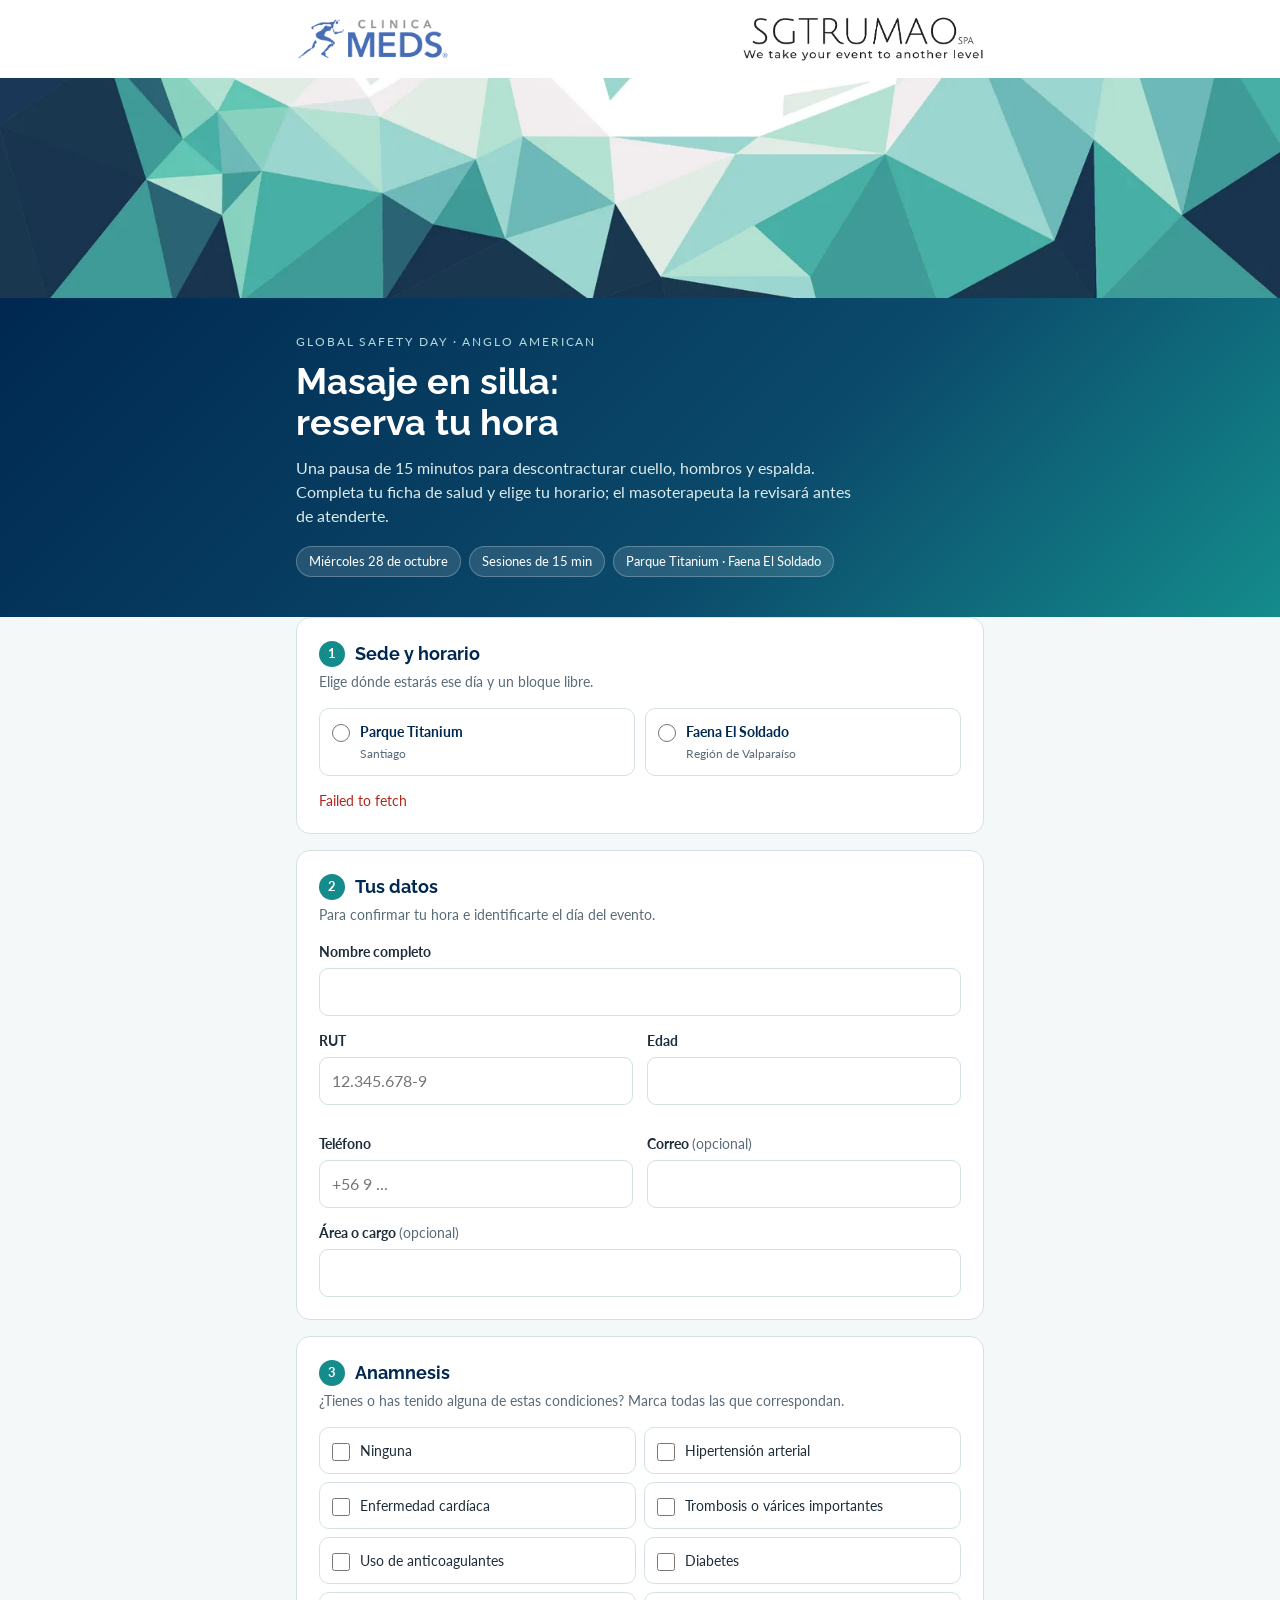
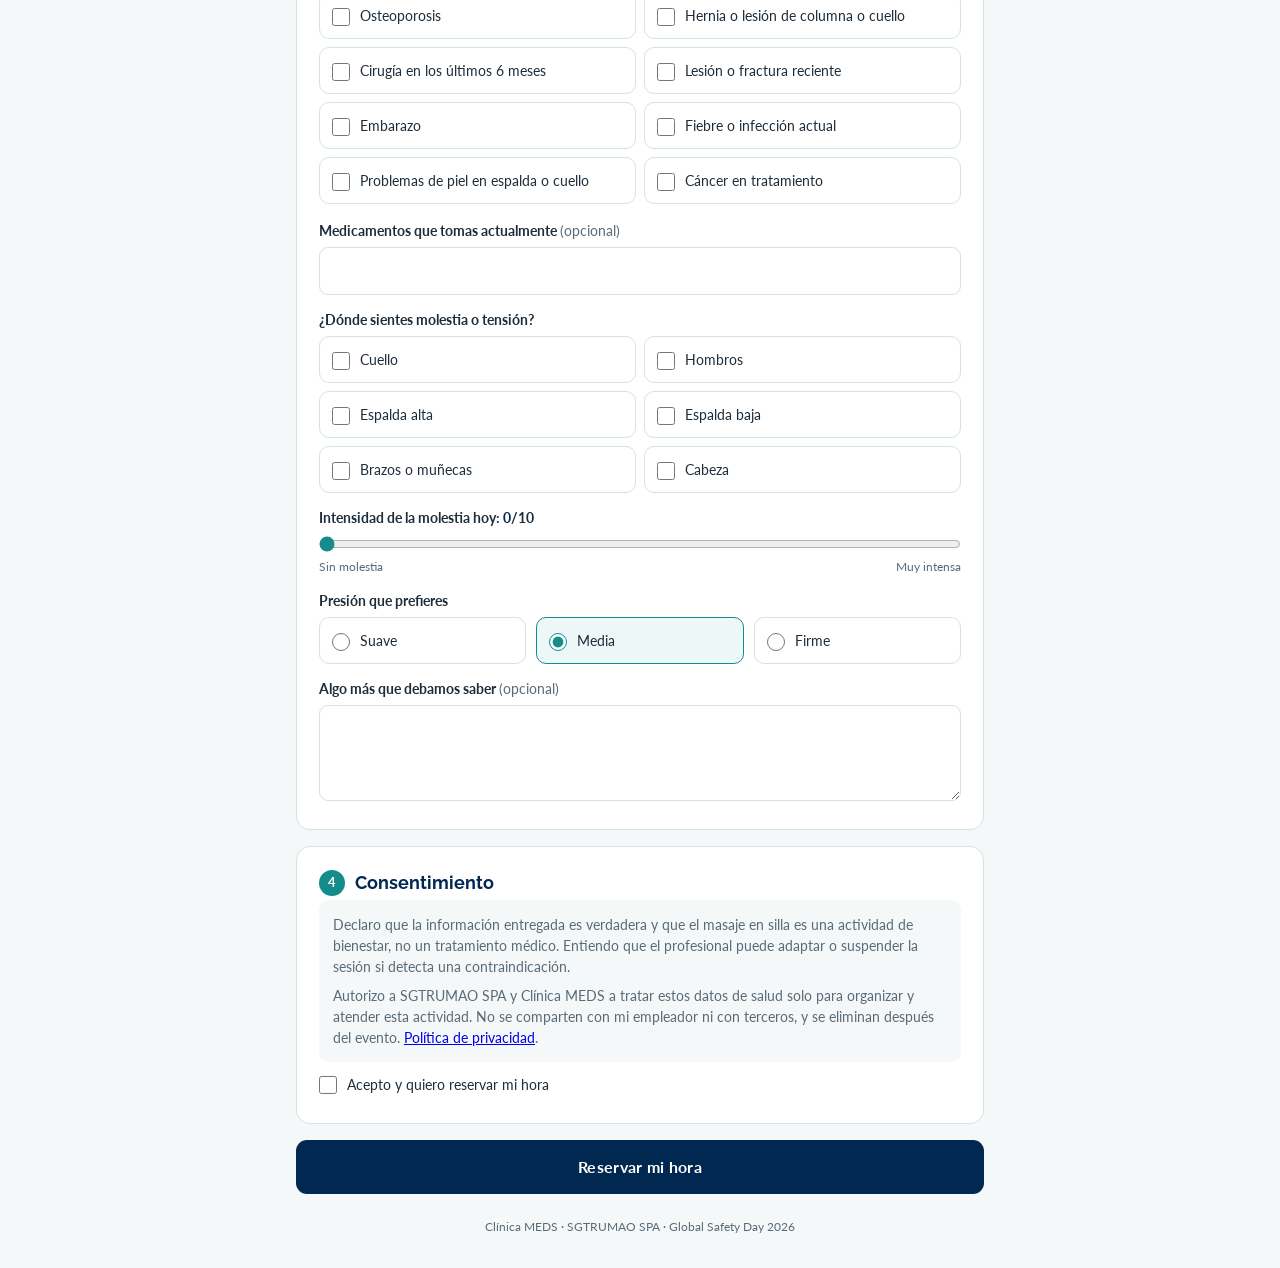
==== masajes-anglo/index.html @ b4779f44 "fix: logo oficial SGTRUMAO y franja de triángulos en /masajes-anglo Co-Authored-By: Claude Opus 5.5 " ====
<!DOCTYPE html>
<html lang="es">
<head>
<meta charset="UTF-8">
<meta name="viewport" content="width=device-width, initial-scale=1.0">
<title>Masaje en silla · Global Safety Day</title>
<meta name="robots" content="noindex, nofollow">
<meta name="description" content="Inscripción y anamnesis para masaje en silla — Global Safety Day Anglo American, 28 de octubre 2026. Clínica MEDS · SGTRUMAO SPA.">
<link rel="preconnect" href="https://fonts.googleapis.com">
<link href="https://fonts.googleapis.com/css2?family=Lato:ital,wght@0,300;0,400;0,700;1,300&family=Raleway:wght@300;500;700&display=swap" rel="stylesheet">
<style>
:root{--marino:#002850;--teal:#148C8C;--teal-m:#64B4B4;--hielo:#B4DCDC;--fondo:#F4F8F8;--borde:#D3E3E3;--texto:#1E2D3A;--suave:#5A6B78;--rojo:#B3261E;--ambar:#9A6A00}
*{box-sizing:border-box;margin:0;padding:0}
body{font-family:'Lato',sans-serif;background:var(--fondo);color:var(--texto);line-height:1.5;-webkit-font-smoothing:antialiased}
.wrap{max-width:720px;margin:0 auto;padding:0 16px}
header{background:#fff}
.logos{display:flex;align-items:center;justify-content:space-between;gap:16px;padding:16px}
.logo-meds{height:46px;width:auto}
.sg{display:block;line-height:0}
.sg img{height:46px;width:auto;display:block}
.franja{display:block;width:100%;height:clamp(80px,18vw,220px);object-fit:cover;object-position:center bottom;background:#fff;margin-bottom:-1px}
.hero{background:linear-gradient(135deg,var(--marino) 0%,#0B4A6B 60%,var(--teal) 100%);color:#fff;padding:36px 0 40px}
.kicker{font-size:12px;letter-spacing:.16em;text-transform:uppercase;color:var(--hielo);margin-bottom:10px}
h1{font-family:'Raleway',sans-serif;font-weight:700;font-size:clamp(26px,6vw,36px);line-height:1.15;margin-bottom:12px}
.hero p{color:#DCEBEB;max-width:560px}
.chips{display:flex;flex-wrap:wrap;gap:8px;margin-top:18px}
.chip{background:rgba(255,255,255,.12);border:1px solid rgba(255,255,255,.25);border-radius:999px;padding:5px 12px;font-size:13px}
main{padding:24px 0 48px}
.card{background:#fff;border:1px solid var(--borde);border-radius:14px;padding:22px;margin-bottom:16px}
.card h2{font-family:'Raleway',sans-serif;font-weight:700;font-size:18px;color:var(--marino);margin-bottom:4px;display:flex;align-items:center;gap:10px}
.num{display:inline-grid;place-items:center;width:26px;height:26px;border-radius:50%;background:var(--teal);color:#fff;font-size:13px;font-family:'Lato';flex:none}
.sub{color:var(--suave);font-size:14px;margin-bottom:16px}
label{display:block;font-weight:700;font-size:14px;margin-bottom:6px}
.opt{font-weight:400;color:var(--suave)}
input[type=text],input[type=email],input[type=tel],input[type=number],textarea,select{width:100%;padding:11px 12px;border:1px solid var(--borde);border-radius:9px;font:inherit;font-size:16px;background:#fff;color:var(--texto)}
input:focus,textarea:focus,select:focus{outline:2px solid var(--teal-m);border-color:var(--teal)}
.grid{display:grid;grid-template-columns:1fr 1fr;gap:14px}
.f{margin-bottom:14px}
@media(max-width:560px){.grid{grid-template-columns:1fr}.logo-meds{height:32px}.sg img{height:32px}}
.seg{display:grid;grid-template-columns:1fr 1fr;gap:10px}
.seg label,.checks label{font-weight:400;border:1px solid var(--borde);border-radius:10px;padding:12px;cursor:pointer;display:flex;gap:10px;align-items:flex-start;margin:0;background:#fff}
.seg input,.checks input{accent-color:var(--teal);margin-top:3px;flex:none;width:18px;height:18px}
.seg label:has(input:checked),.checks label:has(input:checked){border-color:var(--teal);background:#EEF7F7}
.seg b{display:block;color:var(--marino)}
.seg small{color:var(--suave)}
.checks{display:grid;grid-template-columns:1fr 1fr;gap:8px}
@media(max-width:560px){.checks,.seg{grid-template-columns:1fr}}
.slots{display:grid;grid-template-columns:repeat(auto-fill,minmax(86px,1fr));gap:8px}
.slot{border:1px solid var(--borde);background:#fff;border-radius:9px;padding:9px 4px;text-align:center;cursor:pointer;font:inherit;color:var(--texto)}
.slot b{display:block;font-size:15px}
.slot small{font-size:11px;color:var(--suave)}
.slot.sel{background:var(--teal);border-color:var(--teal);color:#fff}
.slot.sel small{color:#E6F4F4}
.slot:disabled{background:#F1F3F4;color:#A3AEB5;cursor:not-allowed;text-decoration:line-through}
.slot-group{font-size:12px;letter-spacing:.1em;text-transform:uppercase;color:var(--suave);margin:12px 0 8px}
.muted{color:var(--suave);font-size:14px}
input[type=range]{width:100%;accent-color:var(--teal)}
.range-row{display:flex;justify-content:space-between;font-size:12px;color:var(--suave)}
.dolor-val{font-weight:700;color:var(--marino)}
.aviso{background:#FFF7E5;border:1px solid #F0D69A;color:#5C4300;border-radius:10px;padding:12px 14px;font-size:14px;margin-top:10px;display:none}
.consent{font-size:14px;color:var(--suave);background:var(--fondo);border-radius:10px;padding:14px;margin-bottom:12px}
.consent p+p{margin-top:8px}
.check-line{display:flex;gap:10px;align-items:flex-start;font-weight:400;font-size:14px}
.check-line input{accent-color:var(--teal);width:18px;height:18px;margin-top:2px;flex:none}
button.enviar{width:100%;background:var(--marino);color:#fff;border:0;border-radius:11px;padding:15px;font:inherit;font-weight:700;font-size:16px;cursor:pointer;letter-spacing:.02em}
button.enviar:hover{background:#013A70}
button.enviar:disabled{opacity:.6;cursor:wait}
.err{color:var(--rojo);font-size:14px;margin-top:10px;min-height:1em}
.ok{text-align:center;padding:36px 22px}
.ok .tick{width:64px;height:64px;border-radius:50%;background:var(--teal);display:grid;place-items:center;margin:0 auto 16px}
.ok h2{justify-content:center;font-size:22px}
.resumen{display:inline-block;text-align:left;background:var(--fondo);border-radius:10px;padding:14px 18px;margin:16px 0;font-size:15px}
footer{text-align:center;color:var(--suave);font-size:12px;padding:0 16px 32px}
.hidden{display:none}
@media(max-width:400px){.sg img{height:27px}.logo-meds{height:28px}}
</style>
</head>
<body>
<header>
  <div class="wrap logos">
    <img class="logo-meds" src="/img/logo-meds.png" alt="Clínica MEDS" width="820" height="245">
    <a class="sg" href="https://www.sgtrumao.cl" aria-label="SGTRUMAO SPA">
      <img src="/img/logo-sgtrumao.png" alt="SGTRUMAO SPA — We take your event to another level" width="737" height="140">
    </a>
  </div>
</header>

<img class="franja" src="/img/masajes-triangulos.webp" alt="" aria-hidden="true" width="1600" height="504">
<section class="hero">
  <div class="wrap">
    <div class="kicker">Global Safety Day · Anglo American</div>
    <h1>Masaje en silla:<br>reserva tu hora</h1>
    <p>Una pausa de 15 minutos para descontracturar cuello, hombros y espalda. Completa tu ficha de salud y elige tu horario; el masoterapeuta la revisará antes de atenderte.</p>
    <div class="chips"><span class="chip">Miércoles 28 de octubre</span><span class="chip">Sesiones de 15 min</span><span class="chip">Parque Titanium · Faena El Soldado</span></div>
  </div>
</section>

<main class="wrap">
<form id="form" novalidate>

  <div class="card">
    <h2><span class="num">1</span>Sede y horario</h2>
    <p class="sub">Elige dónde estarás ese día y un bloque libre.</p>
    <div class="seg f" id="sedes">
      <label><input type="radio" name="sede" value="Parque Titanium" required><span><b>Parque Titanium</b><small>Santiago</small></span></label>
      <label><input type="radio" name="sede" value="Faena El Soldado"><span><b>Faena El Soldado</b><small>Región de Valparaíso</small></span></label>
    </div>
    <div id="slotsBox"><p class="muted">Selecciona una sede para ver los horarios disponibles.</p></div>
  </div>

  <div class="card">
    <h2><span class="num">2</span>Tus datos</h2>
    <p class="sub">Para confirmar tu hora e identificarte el día del evento.</p>
    <div class="f"><label for="nombre">Nombre completo</label><input type="text" id="nombre" name="nombre" autocomplete="name" required></div>
    <div class="grid">
      <div class="f"><label for="rut">RUT</label><input type="text" id="rut" name="rut" placeholder="12.345.678-9" required></div>
      <div class="f"><label for="edad">Edad</label><input type="number" id="edad" name="edad" min="16" max="99" inputmode="numeric" required></div>
      <div class="f"><label for="telefono">Teléfono</label><input type="tel" id="telefono" name="telefono" placeholder="+56 9 ..." autocomplete="tel" required></div>
      <div class="f"><label for="email">Correo <span class="opt">(opcional)</span></label><input type="email" id="email" name="email" autocomplete="email"></div>
    </div>
    <div class="f" style="margin-bottom:0"><label for="area">Área o cargo <span class="opt">(opcional)</span></label><input type="text" id="area" name="area"></div>
  </div>

  <div class="card">
    <h2><span class="num">3</span>Anamnesis</h2>
    <p class="sub">¿Tienes o has tenido alguna de estas condiciones? Marca todas las que correspondan.</p>
    <div class="checks f" id="condiciones">
      <label><input type="checkbox" value="Ninguna" id="ninguna">Ninguna</label>
      <label><input type="checkbox" value="Hipertensión arterial">Hipertensión arterial</label>
      <label><input type="checkbox" value="Enfermedad cardíaca">Enfermedad cardíaca</label>
      <label><input type="checkbox" value="Trombosis / várices importantes">Trombosis o várices importantes</label>
      <label><input type="checkbox" value="Uso de anticoagulantes">Uso de anticoagulantes</label>
      <label><input type="checkbox" value="Diabetes">Diabetes</label>
      <label><input type="checkbox" value="Osteoporosis">Osteoporosis</label>
      <label><input type="checkbox" value="Hernia o lesión de columna / cuello">Hernia o lesión de columna o cuello</label>
      <label><input type="checkbox" value="Cirugía en los últimos 6 meses">Cirugía en los últimos 6 meses</label>
      <label><input type="checkbox" value="Lesión o fractura reciente">Lesión o fractura reciente</label>
      <label><input type="checkbox" value="Embarazo">Embarazo</label>
      <label><input type="checkbox" value="Fiebre o infección actual">Fiebre o infección actual</label>
      <label><input type="checkbox" value="Problemas de piel en espalda / cuello">Problemas de piel en espalda o cuello</label>
      <label><input type="checkbox" value="Cáncer en tratamiento">Cáncer en tratamiento</label>
    </div>
    <div class="aviso" id="aviso">Puedes reservar igual. El masoterapeuta revisará tu caso antes de comenzar y adaptará o, si es necesario, suspenderá la sesión por tu seguridad.</div>

    <div class="f" style="margin-top:16px"><label for="medicamentos">Medicamentos que tomas actualmente <span class="opt">(opcional)</span></label><input type="text" id="medicamentos" name="medicamentos"></div>

    <div class="f"><label>¿Dónde sientes molestia o tensión?</label>
      <div class="checks" id="zonas">
        <label><input type="checkbox" value="Cuello">Cuello</label>
        <label><input type="checkbox" value="Hombros">Hombros</label>
        <label><input type="checkbox" value="Espalda alta">Espalda alta</label>
        <label><input type="checkbox" value="Espalda baja">Espalda baja</label>
        <label><input type="checkbox" value="Brazos / muñecas">Brazos o muñecas</label>
        <label><input type="checkbox" value="Cabeza">Cabeza</label>
      </div>
    </div>

    <div class="f"><label for="dolor">Intensidad de la molestia hoy: <span class="dolor-val" id="dolorVal">0</span>/10</label>
      <input type="range" id="dolor" name="dolor" min="0" max="10" value="0">
      <div class="range-row"><span>Sin molestia</span><span>Muy intensa</span></div>
    </div>

    <div class="f"><label>Presión que prefieres</label>
      <div class="seg" style="grid-template-columns:repeat(3,1fr)">
        <label><input type="radio" name="presion" value="Suave">Suave</label>
        <label><input type="radio" name="presion" value="Media" checked>Media</label>
        <label><input type="radio" name="presion" value="Firme">Firme</label>
      </div>
    </div>

    <div class="f" style="margin-bottom:0"><label for="observaciones">Algo más que debamos saber <span class="opt">(opcional)</span></label><textarea id="observaciones" name="observaciones" rows="3" maxlength="1000"></textarea></div>
  </div>

  <div class="card">
    <h2><span class="num">4</span>Consentimiento</h2>
    <div class="consent">
      <p>Declaro que la información entregada es verdadera y que el masaje en silla es una actividad de bienestar, no un tratamiento médico. Entiendo que el profesional puede adaptar o suspender la sesión si detecta una contraindicación.</p>
      <p>Autorizo a SGTRUMAO SPA y Clínica MEDS a tratar estos datos de salud solo para organizar y atender esta actividad. No se comparten con mi empleador ni con terceros, y se eliminan después del evento. <a href="/privacidad/" target="_blank" rel="noopener">Política de privacidad</a>.</p>
    </div>
    <label class="check-line"><input type="checkbox" id="consentimiento" required>Acepto y quiero reservar mi hora</label>
  </div>

  <button type="submit" class="enviar" id="enviar">Reservar mi hora</button>
  <p class="err" id="err" role="alert"></p>
</form>

<div class="card ok hidden" id="ok">
  <div class="tick"><svg width="30" height="30" viewBox="0 0 24 24" fill="none" stroke="#fff" stroke-width="3" stroke-linecap="round" stroke-linejoin="round"><polyline points="5,12 10,17 19,7"/></svg></div>
  <h2>¡Hora reservada!</h2>
  <div class="resumen" id="resumen"></div>
  <p class="muted">Llega 5 minutos antes al stand de masajes. Si no puedes asistir, avísale al equipo en el lugar para liberar tu cupo.</p>
</div>
</main>

<footer>Clínica MEDS · SGTRUMAO SPA · Global Safety Day 2026</footer>

<script>
const SB_URL = 'https://dnlvzwrujosuckdzmffx.supabase.co';
const SB_KEY = 'sb_publishable_fv9R8pVxgaHyxABGebYXOQ_aw_3f6RZ';
const rpc = async (fn, body) => {
  const r = await fetch(`${SB_URL}/rest/v1/rpc/${fn}`, {method:'POST', headers:{apikey:SB_KEY, 'Content-Type':'application/json'}, body:JSON.stringify(body||{})});
  if (!r.ok) throw new Error('No pudimos conectar. Revisa tu conexión e inténtalo de nuevo.');
  return r.json();
};

let dispo = [], hora = null;
const $ = id => document.getElementById(id);
const sedeSel = () => (document.querySelector('input[name=sede]:checked')||{}).value;

async function cargar() {
  try { dispo = await rpc('masajes_anglo_disponibilidad'); pintar(); }
  catch(e) { $('slotsBox').innerHTML = `<p class="err">${e.message}</p>`; }
}
function pintar() {
  const s = sedeSel(); if (!s) return;
  const lista = dispo.filter(d => d.sede === s);
  const html = g => g.map(d => {
    const h = d.hora.slice(0,5), libres = d.cupo - d.ocupados;
    return `<button type="button" class="slot${hora===h?' sel':''}" data-h="${h}" ${libres<=0?'disabled':''}><b>${h}</b><small>${libres<=0?'Lleno':libres+(libres===1?' cupo':' cupos')}</small></button>`;
  }).join('');
  const am = lista.filter(d => d.hora < '13:00'), pm = lista.filter(d => d.hora >= '13:00');
  $('slotsBox').innerHTML = `<div class="slot-group">Mañana</div><div class="slots">${html(am)}</div><div class="slot-group">Tarde</div><div class="slots">${html(pm)}</div>`;
}
$('sedes').addEventListener('change', () => { hora = null; pintar(); });
$('slotsBox').addEventListener('click', e => {
  const b = e.target.closest('.slot'); if (!b || b.disabled) return;
  hora = b.dataset.h; pintar();
});

const conds = () => [...document.querySelectorAll('#condiciones input:checked')].map(i => i.value);
$('condiciones').addEventListener('change', e => {
  if (e.target.id === 'ninguna' && e.target.checked) document.querySelectorAll('#condiciones input:not(#ninguna)').forEach(i => i.checked = false);
  else if (e.target.checked) $('ninguna').checked = false;
  $('aviso').style.display = conds().some(c => c !== 'Ninguna') ? 'block' : 'none';
});
$('dolor').addEventListener('input', e => $('dolorVal').textContent = e.target.value);

function rutValido(r) {
  r = r.replace(/[^0-9kK]/g,'').toUpperCase(); if (r.length < 8) return false;
  const cuerpo = r.slice(0,-1), dv = r.slice(-1); let s = 0, m = 2;
  for (let i = cuerpo.length-1; i >= 0; i--) { s += +cuerpo[i]*m; m = m===7?2:m+1; }
  const esp = 11 - (s % 11); return dv === (esp===11?'0':esp===10?'K':String(esp));
}

$('form').addEventListener('submit', async e => {
  e.preventDefault(); $('err').textContent = '';
  const f = e.target, v = id => $(id).value.trim();
  const falta = (m, el) => { $('err').textContent = m; el && el.focus(); };
  if (!sedeSel()) return falta('Elige una sede.');
  if (!hora) return falta('Elige un horario.');
  if (v('nombre').length < 3) return falta('Ingresa tu nombre completo.', $('nombre'));
  if (!rutValido(v('rut'))) return falta('Revisa tu RUT.', $('rut'));
  if (!v('edad')) return falta('Ingresa tu edad.', $('edad'));
  if (v('telefono').replace(/\D/g,'').length < 8) return falta('Ingresa un teléfono válido.', $('telefono'));
  if (!conds().length) return falta('Marca tus condiciones de salud (o "Ninguna").');
  if (!$('consentimiento').checked) return falta('Debes aceptar el consentimiento.');

  const payload = {
    sede: sedeSel(), hora, nombre: v('nombre'), rut: v('rut'), edad: v('edad'), telefono: v('telefono'),
    email: v('email'), area: v('area'), condiciones: conds(), medicamentos: v('medicamentos'),
    zonas: [...document.querySelectorAll('#zonas input:checked')].map(i => i.value),
    dolor: $('dolor').value, presion: (document.querySelector('input[name=presion]:checked')||{}).value,
    observaciones: v('observaciones'), consentimiento: true
  };
  $('enviar').disabled = true; $('enviar').textContent = 'Reservando…';
  try {
    const r = await rpc('masajes_anglo_inscribir', {p: payload});
    if (!r.ok) { falta(r.error); if (/horario/.test(r.error)) { hora = null; cargar(); } return; }
    $('resumen').innerHTML = `<b>${payload.nombre}</b><br>${r.sede}<br>Miércoles 28 de octubre · <b>${r.hora} hrs</b>`;
    f.classList.add('hidden'); $('ok').classList.remove('hidden'); window.scrollTo({top:0, behavior:'smooth'});
  } catch(err) { falta(err.message); }
  finally { $('enviar').disabled = false; $('enviar').textContent = 'Reservar mi hora'; }
});
cargar();
</script>
</body>
</html>
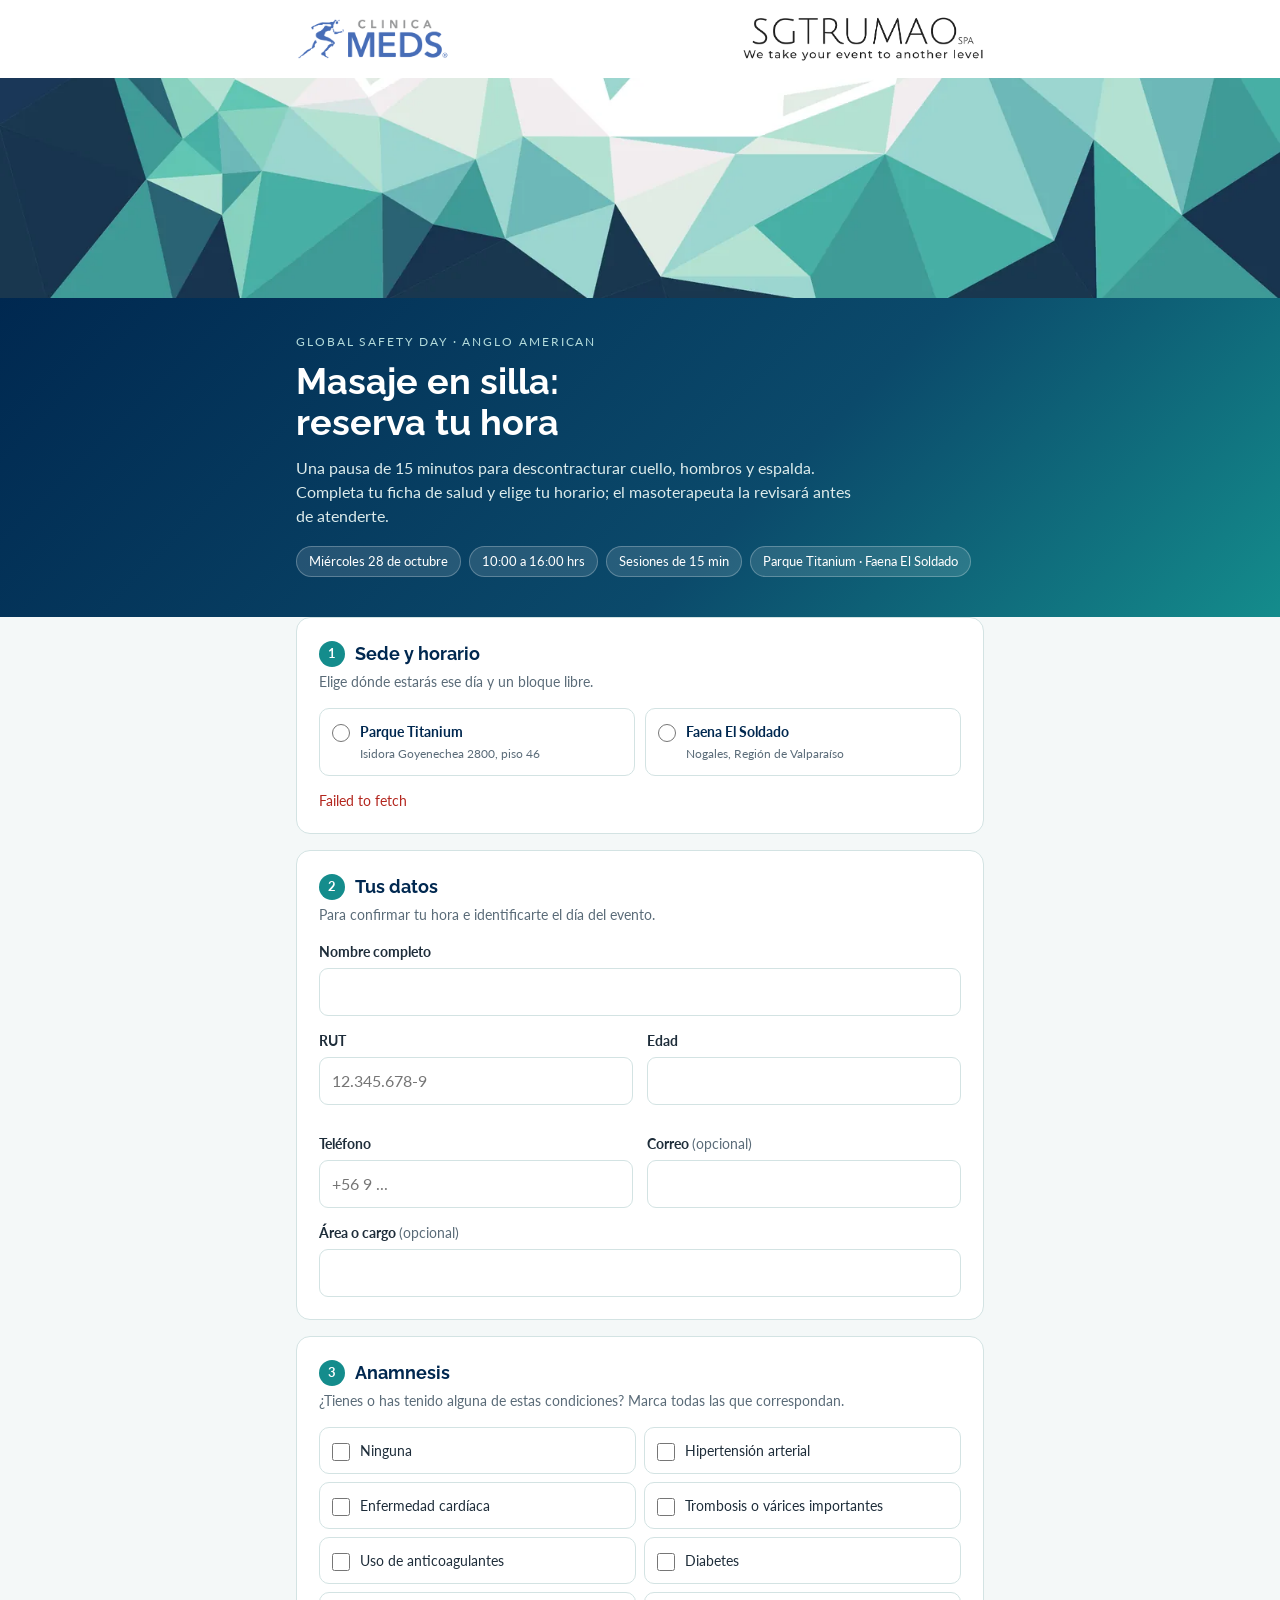
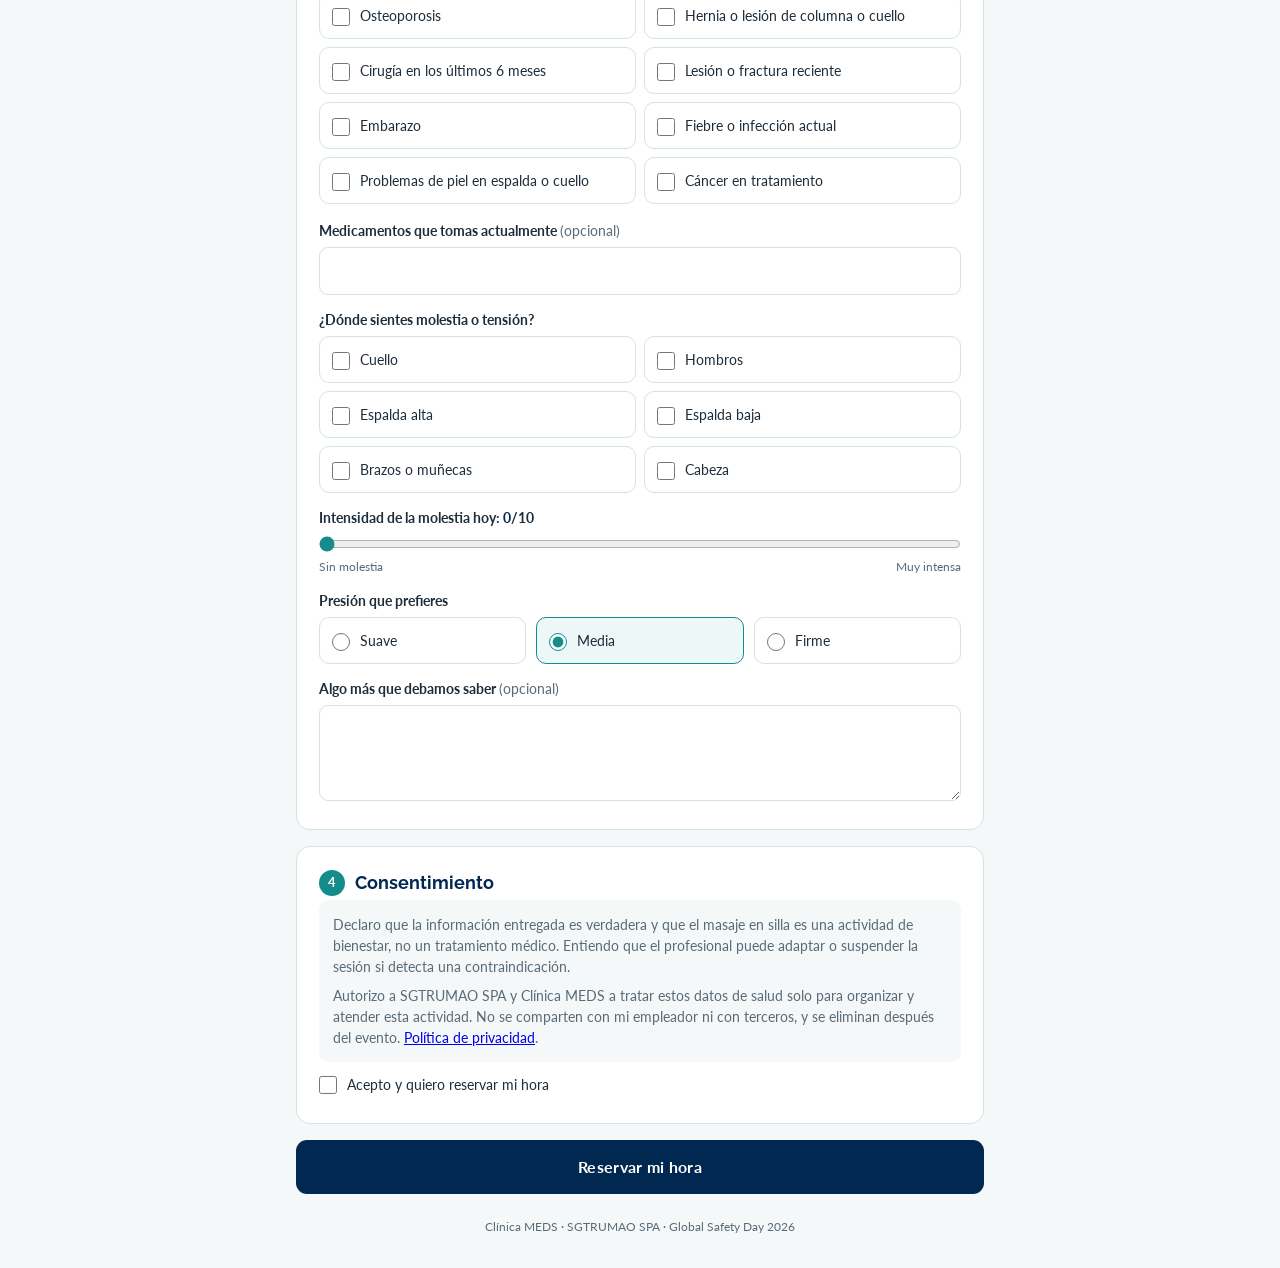
==== commit bdfb5324: "fix: horario 10:00-16:00 y direcciones de sedes en /masajes-anglo Co-Authored-By: Claude Opus 5.5 <n" ====
--- a/masajes-anglo/index.html
+++ b/masajes-anglo/index.html
@@ -91,7 +91,7 @@
     <div class="kicker">Global Safety Day · Anglo American</div>
     <h1>Masaje en silla:<br>reserva tu hora</h1>
     <p>Una pausa de 15 minutos para descontracturar cuello, hombros y espalda. Completa tu ficha de salud y elige tu horario; el masoterapeuta la revisará antes de atenderte.</p>
-    <div class="chips"><span class="chip">Miércoles 28 de octubre</span><span class="chip">Sesiones de 15 min</span><span class="chip">Parque Titanium · Faena El Soldado</span></div>
+    <div class="chips"><span class="chip">Miércoles 28 de octubre</span><span class="chip">10:00 a 16:00 hrs</span><span class="chip">Sesiones de 15 min</span><span class="chip">Parque Titanium · Faena El Soldado</span></div>
   </div>
 </section>
 
@@ -102,8 +102,8 @@
     <h2><span class="num">1</span>Sede y horario</h2>
     <p class="sub">Elige dónde estarás ese día y un bloque libre.</p>
     <div class="seg f" id="sedes">
-      <label><input type="radio" name="sede" value="Parque Titanium" required><span><b>Parque Titanium</b><small>Santiago</small></span></label>
-      <label><input type="radio" name="sede" value="Faena El Soldado"><span><b>Faena El Soldado</b><small>Región de Valparaíso</small></span></label>
+      <label><input type="radio" name="sede" value="Parque Titanium" required><span><b>Parque Titanium</b><small>Isidora Goyenechea 2800, piso 46</small></span></label>
+      <label><input type="radio" name="sede" value="Faena El Soldado"><span><b>Faena El Soldado</b><small>Nogales, Región de Valparaíso</small></span></label>
     </div>
     <div id="slotsBox"><p class="muted">Selecciona una sede para ver los horarios disponibles.</p></div>
   </div>
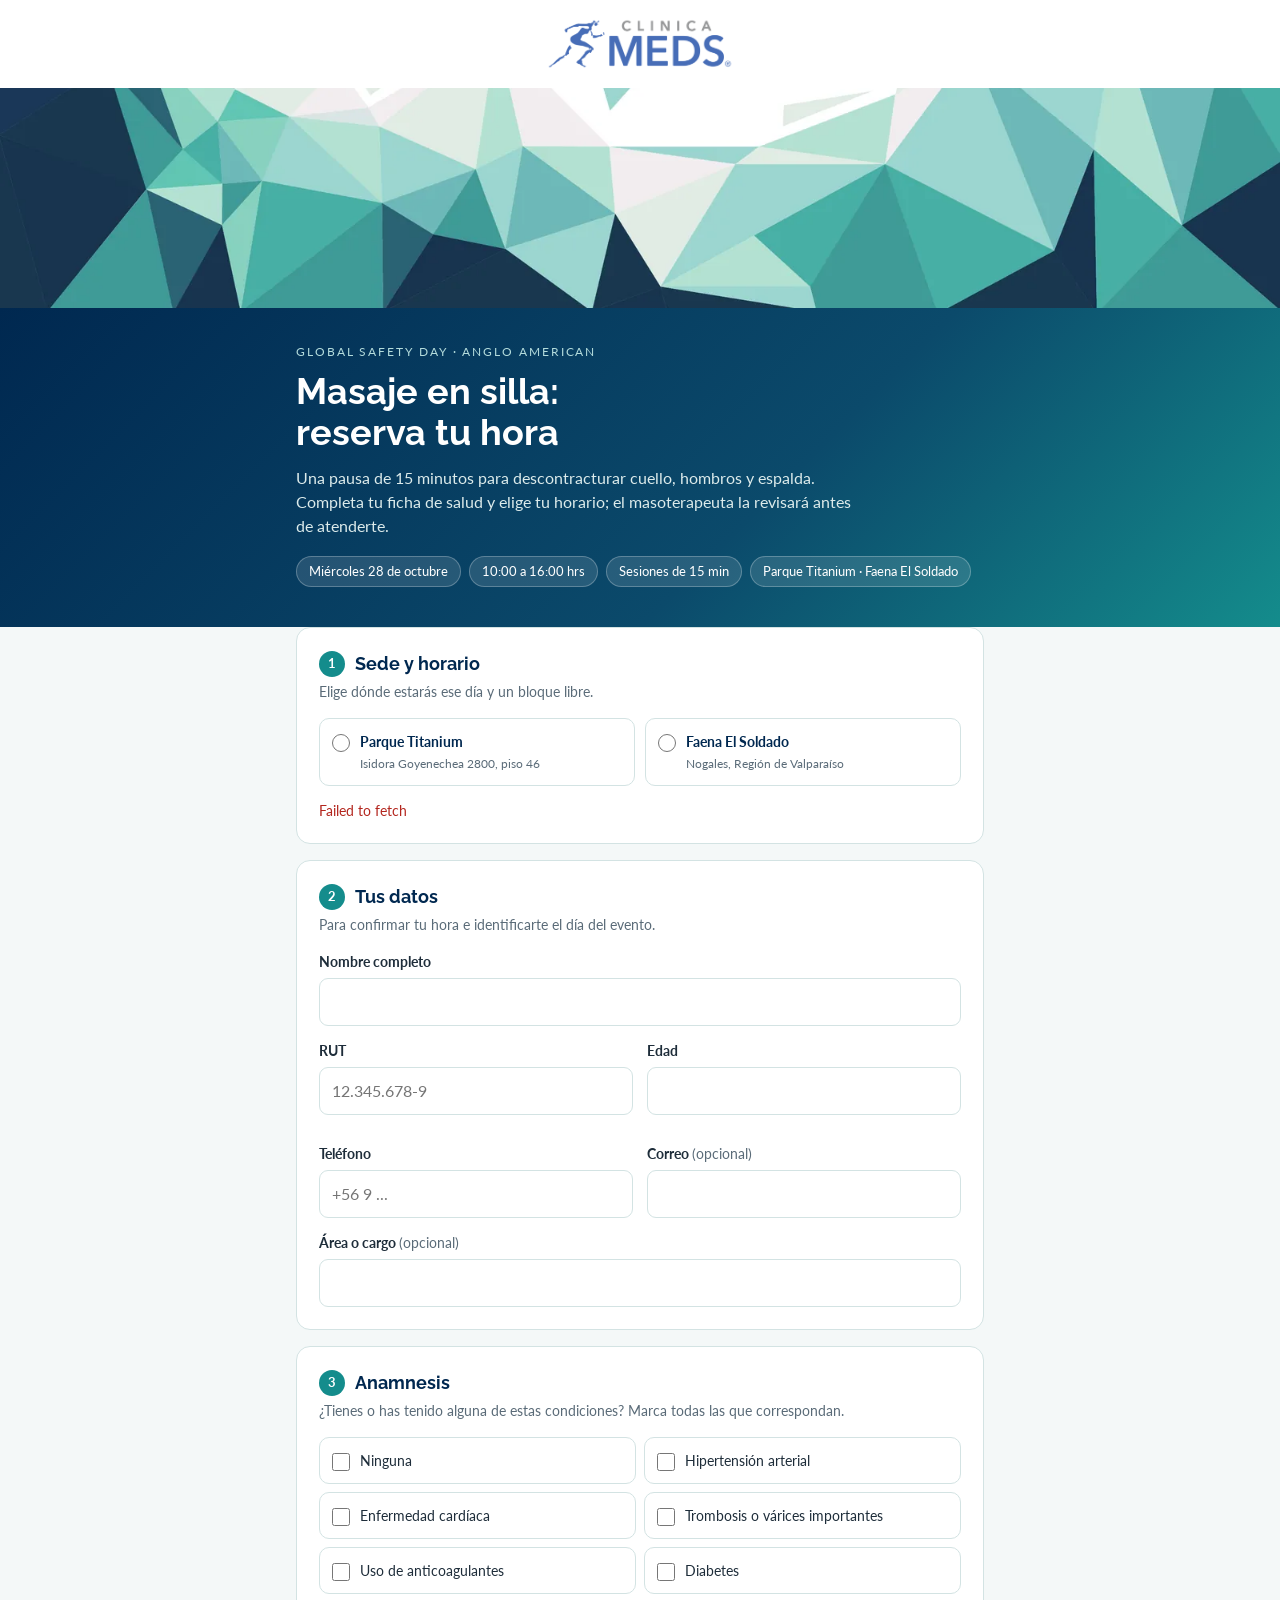
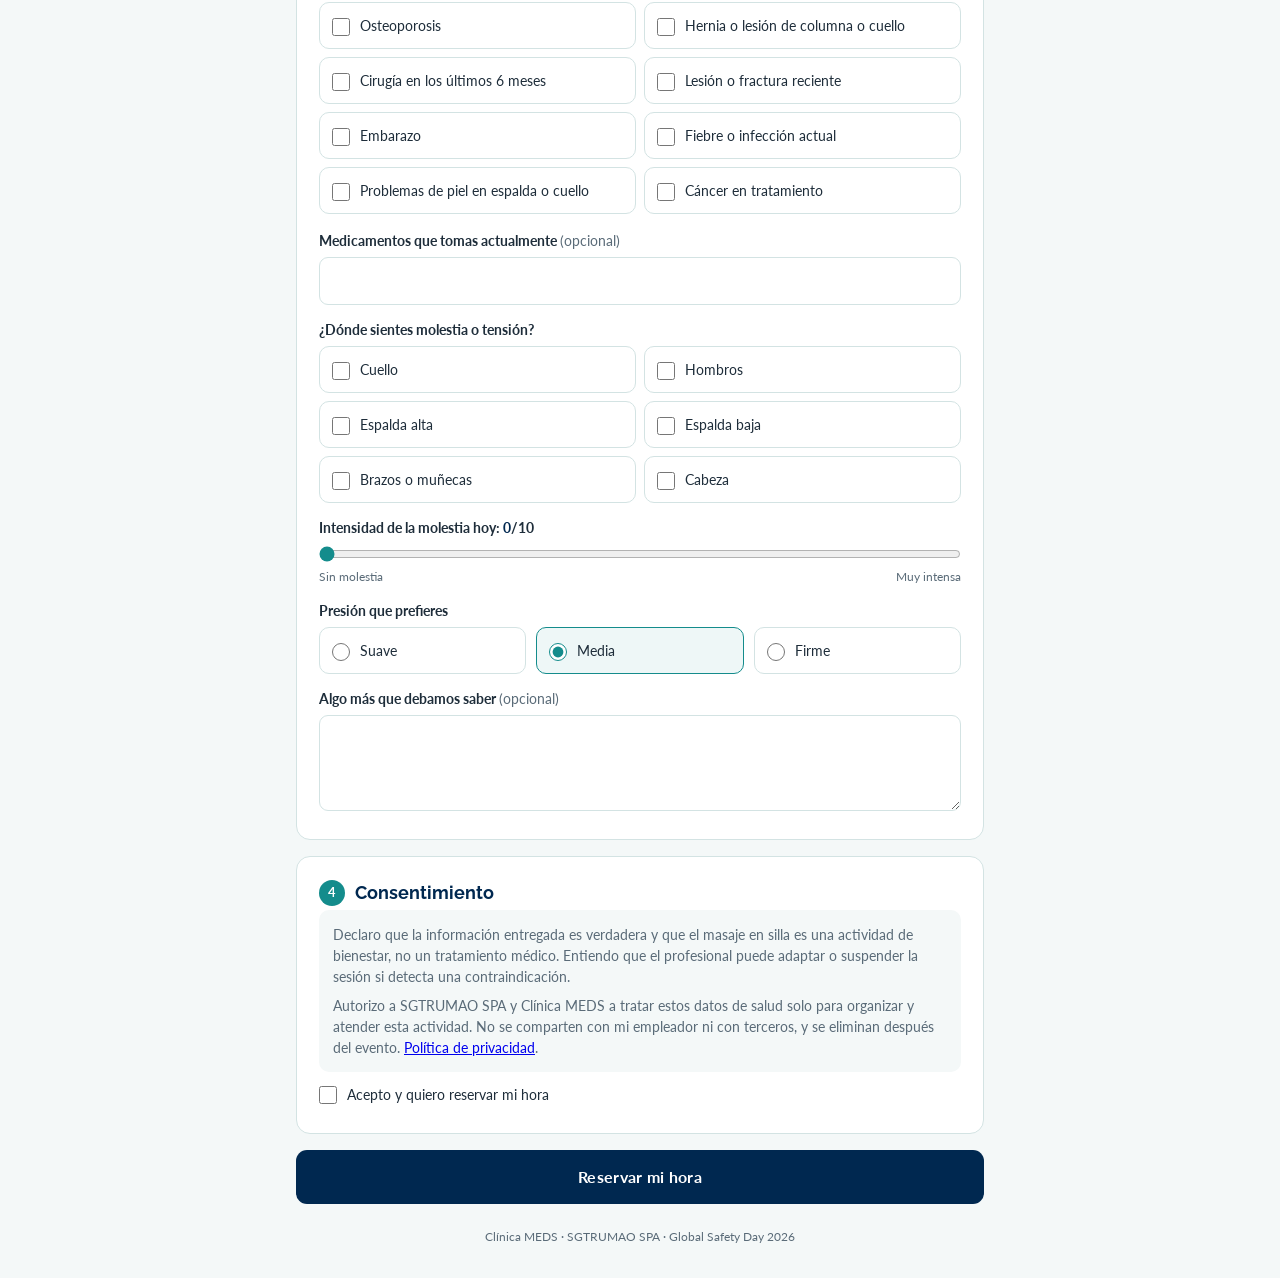
==== commit 267289c8: "chore: solo logo MEDS en encabezado de /masajes-anglo Co-Authored-By: Claude Opus 5.5 <noreply@anthr" ====
--- a/masajes-anglo/index.html
+++ b/masajes-anglo/index.html
@@ -14,10 +14,8 @@
 body{font-family:'Lato',sans-serif;background:var(--fondo);color:var(--texto);line-height:1.5;-webkit-font-smoothing:antialiased}
 .wrap{max-width:720px;margin:0 auto;padding:0 16px}
 header{background:#fff}
-.logos{display:flex;align-items:center;justify-content:space-between;gap:16px;padding:16px}
-.logo-meds{height:46px;width:auto}
-.sg{display:block;line-height:0}
-.sg img{height:46px;width:auto;display:block}
+.logos{display:flex;align-items:center;justify-content:center;gap:16px;padding:16px}
+.logo-meds{height:56px;width:auto}
 .franja{display:block;width:100%;height:clamp(80px,18vw,220px);object-fit:cover;object-position:center bottom;background:#fff;margin-bottom:-1px}
 .hero{background:linear-gradient(135deg,var(--marino) 0%,#0B4A6B 60%,var(--teal) 100%);color:#fff;padding:36px 0 40px}
 .kicker{font-size:12px;letter-spacing:.16em;text-transform:uppercase;color:var(--hielo);margin-bottom:10px}
@@ -36,7 +34,7 @@
 input:focus,textarea:focus,select:focus{outline:2px solid var(--teal-m);border-color:var(--teal)}
 .grid{display:grid;grid-template-columns:1fr 1fr;gap:14px}
 .f{margin-bottom:14px}
-@media(max-width:560px){.grid{grid-template-columns:1fr}.logo-meds{height:32px}.sg img{height:32px}}
+@media(max-width:560px){.grid{grid-template-columns:1fr}.logo-meds{height:38px}}
 .seg{display:grid;grid-template-columns:1fr 1fr;gap:10px}
 .seg label,.checks label{font-weight:400;border:1px solid var(--borde);border-radius:10px;padding:12px;cursor:pointer;display:flex;gap:10px;align-items:flex-start;margin:0;background:#fff}
 .seg input,.checks input{accent-color:var(--teal);margin-top:3px;flex:none;width:18px;height:18px}
@@ -72,16 +70,13 @@
 .resumen{display:inline-block;text-align:left;background:var(--fondo);border-radius:10px;padding:14px 18px;margin:16px 0;font-size:15px}
 footer{text-align:center;color:var(--suave);font-size:12px;padding:0 16px 32px}
 .hidden{display:none}
-@media(max-width:400px){.sg img{height:27px}.logo-meds{height:28px}}
+
 </style>
 </head>
 <body>
 <header>
   <div class="wrap logos">
     <img class="logo-meds" src="/img/logo-meds.png" alt="Clínica MEDS" width="820" height="245">
-    <a class="sg" href="https://www.sgtrumao.cl" aria-label="SGTRUMAO SPA">
-      <img src="/img/logo-sgtrumao.png" alt="SGTRUMAO SPA — We take your event to another level" width="737" height="140">
-    </a>
   </div>
 </header>
 
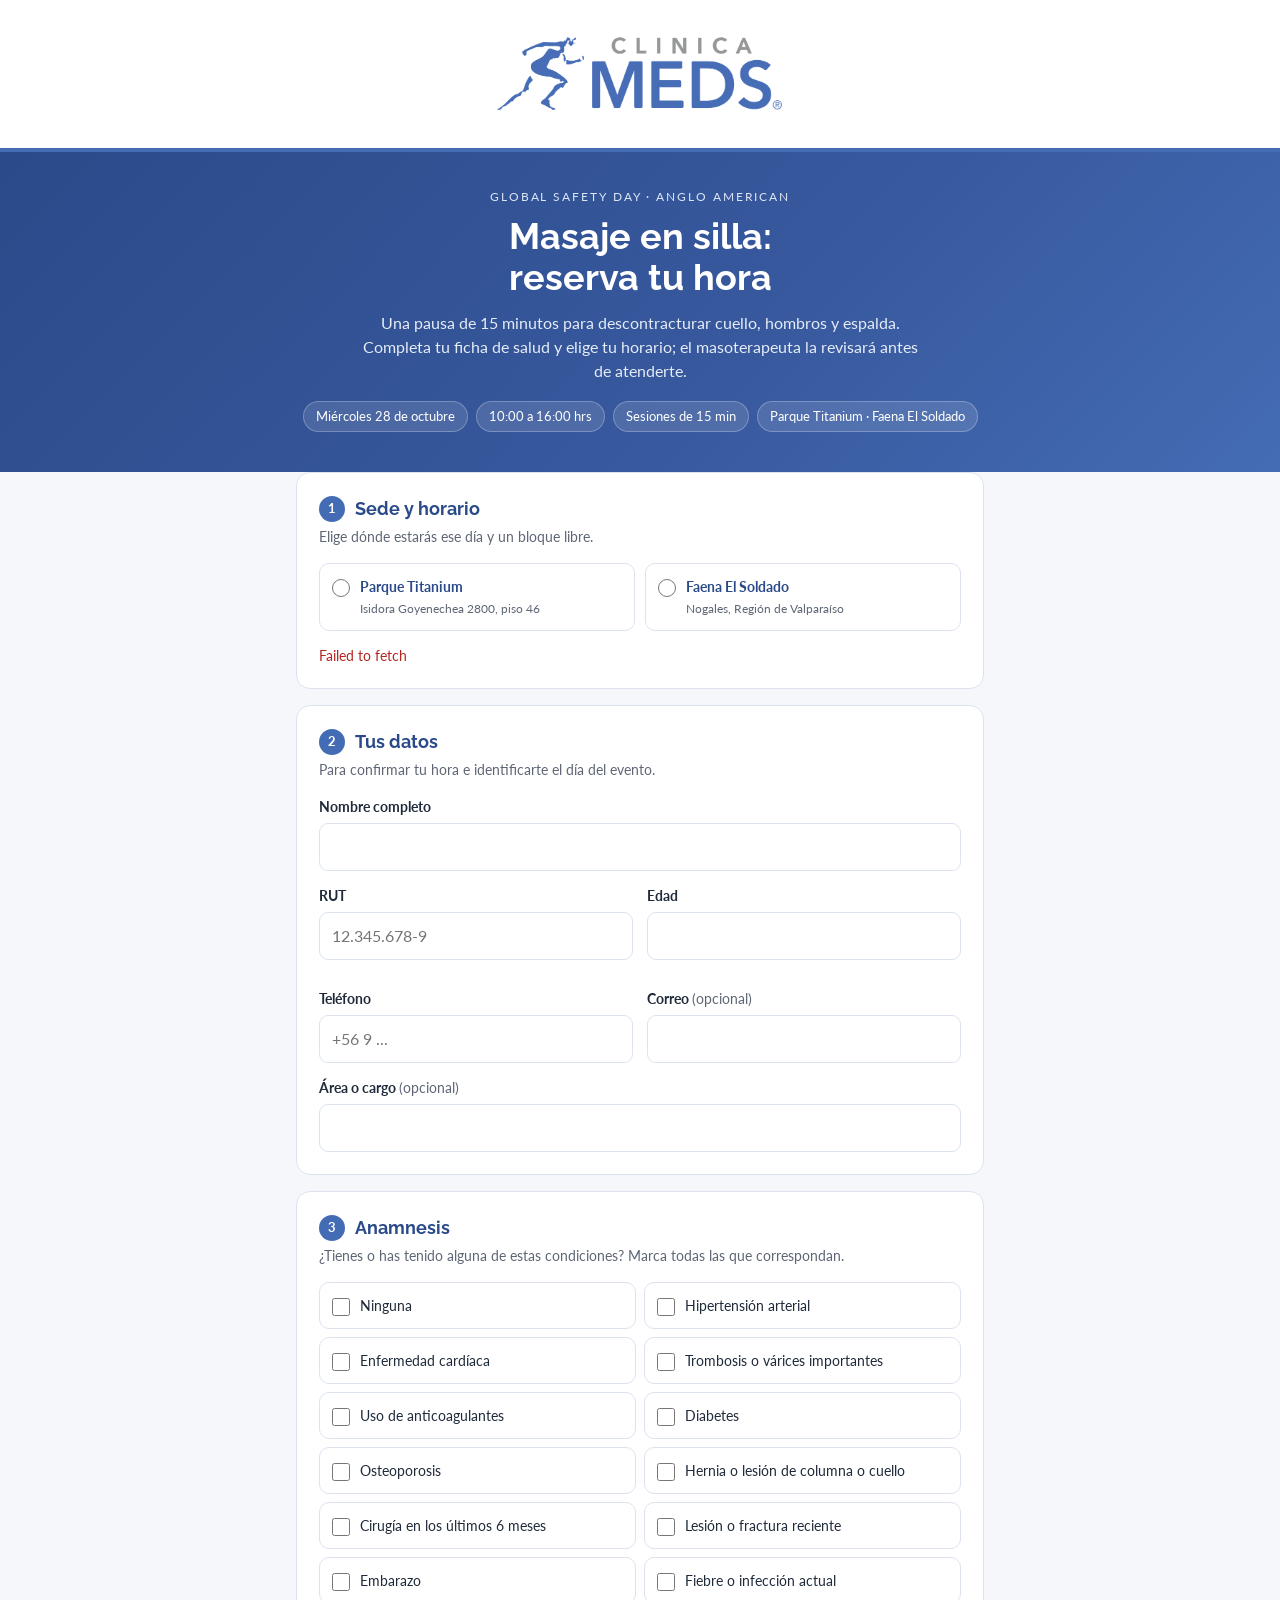
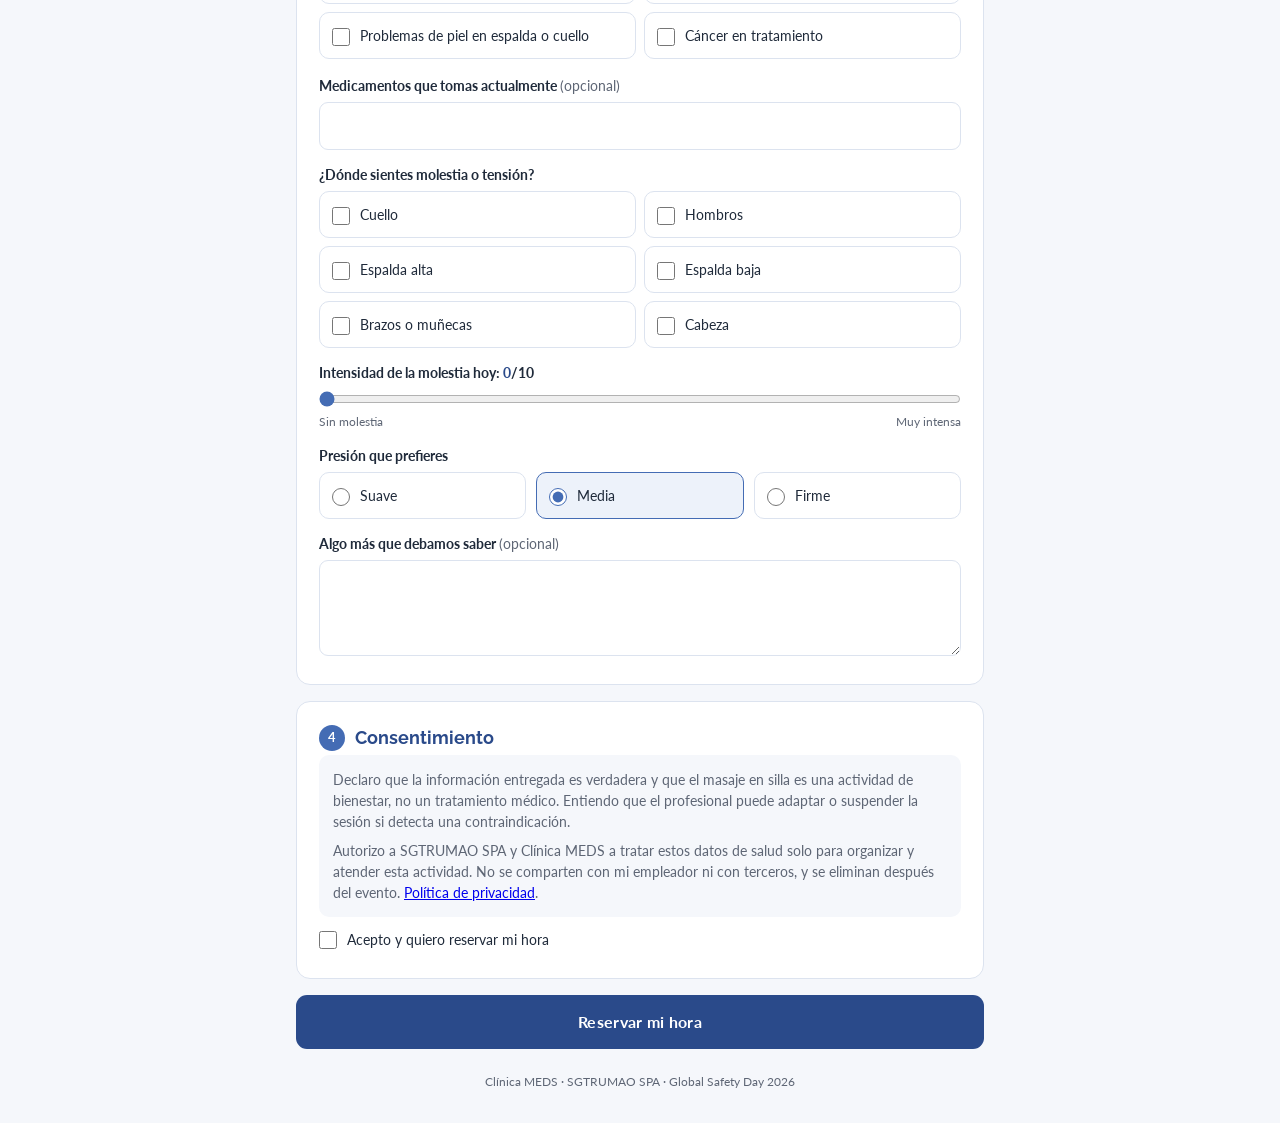
==== commit 2098f957: "style: colores MEDS, logo MEDS centrado y más grande en /masajes-anglo y panel Co-Authored-By: Claud" ====
--- a/masajes-anglo/index.html
+++ b/masajes-anglo/index.html
@@ -9,19 +9,19 @@
 <link rel="preconnect" href="https://fonts.googleapis.com">
 <link href="https://fonts.googleapis.com/css2?family=Lato:ital,wght@0,300;0,400;0,700;1,300&family=Raleway:wght@300;500;700&display=swap" rel="stylesheet">
 <style>
-:root{--marino:#002850;--teal:#148C8C;--teal-m:#64B4B4;--hielo:#B4DCDC;--fondo:#F4F8F8;--borde:#D3E3E3;--texto:#1E2D3A;--suave:#5A6B78;--rojo:#B3261E;--ambar:#9A6A00}
+:root{--marino:#2A4A8A;--teal:#446CB4;--teal-m:#8FA9D6;--hielo:#DCE5F5;--gris:#949498;--fondo:#F5F7FB;--borde:#DCE3EF;--texto:#1F2A3A;--suave:#5E6675;--rojo:#B3261E;--ambar:#9A6A00}
 *{box-sizing:border-box;margin:0;padding:0}
 body{font-family:'Lato',sans-serif;background:var(--fondo);color:var(--texto);line-height:1.5;-webkit-font-smoothing:antialiased}
 .wrap{max-width:720px;margin:0 auto;padding:0 16px}
-header{background:#fff}
-.logos{display:flex;align-items:center;justify-content:center;gap:16px;padding:16px}
-.logo-meds{height:56px;width:auto}
-.franja{display:block;width:100%;height:clamp(80px,18vw,220px);object-fit:cover;object-position:center bottom;background:#fff;margin-bottom:-1px}
-.hero{background:linear-gradient(135deg,var(--marino) 0%,#0B4A6B 60%,var(--teal) 100%);color:#fff;padding:36px 0 40px}
+header{background:#fff;border-bottom:4px solid var(--teal)}
+.logos{display:flex;align-items:center;justify-content:center;padding:30px 16px}
+.logo-meds{height:88px;width:auto;max-width:100%}
+.hero{background:linear-gradient(135deg,var(--marino) 0%,#38599E 60%,var(--teal) 100%);color:#fff;padding:36px 0 40px}
 .kicker{font-size:12px;letter-spacing:.16em;text-transform:uppercase;color:var(--hielo);margin-bottom:10px}
 h1{font-family:'Raleway',sans-serif;font-weight:700;font-size:clamp(26px,6vw,36px);line-height:1.15;margin-bottom:12px}
-.hero p{color:#DCEBEB;max-width:560px}
-.chips{display:flex;flex-wrap:wrap;gap:8px;margin-top:18px}
+.hero{text-align:center}
+.hero p{color:#E6ECF8;max-width:560px;margin:0 auto}
+.chips{display:flex;flex-wrap:wrap;justify-content:center;gap:8px;margin-top:18px}
 .chip{background:rgba(255,255,255,.12);border:1px solid rgba(255,255,255,.25);border-radius:999px;padding:5px 12px;font-size:13px}
 main{padding:24px 0 48px}
 .card{background:#fff;border:1px solid var(--borde);border-radius:14px;padding:22px;margin-bottom:16px}
@@ -34,11 +34,11 @@
 input:focus,textarea:focus,select:focus{outline:2px solid var(--teal-m);border-color:var(--teal)}
 .grid{display:grid;grid-template-columns:1fr 1fr;gap:14px}
 .f{margin-bottom:14px}
-@media(max-width:560px){.grid{grid-template-columns:1fr}.logo-meds{height:38px}}
+@media(max-width:560px){.grid{grid-template-columns:1fr}.logo-meds{height:60px}.logos{padding:22px 16px}}
 .seg{display:grid;grid-template-columns:1fr 1fr;gap:10px}
 .seg label,.checks label{font-weight:400;border:1px solid var(--borde);border-radius:10px;padding:12px;cursor:pointer;display:flex;gap:10px;align-items:flex-start;margin:0;background:#fff}
 .seg input,.checks input{accent-color:var(--teal);margin-top:3px;flex:none;width:18px;height:18px}
-.seg label:has(input:checked),.checks label:has(input:checked){border-color:var(--teal);background:#EEF7F7}
+.seg label:has(input:checked),.checks label:has(input:checked){border-color:var(--teal);background:#EDF2FA}
 .seg b{display:block;color:var(--marino)}
 .seg small{color:var(--suave)}
 .checks{display:grid;grid-template-columns:1fr 1fr;gap:8px}
@@ -48,7 +48,7 @@
 .slot b{display:block;font-size:15px}
 .slot small{font-size:11px;color:var(--suave)}
 .slot.sel{background:var(--teal);border-color:var(--teal);color:#fff}
-.slot.sel small{color:#E6F4F4}
+.slot.sel small{color:#E3EAF7}
 .slot:disabled{background:#F1F3F4;color:#A3AEB5;cursor:not-allowed;text-decoration:line-through}
 .slot-group{font-size:12px;letter-spacing:.1em;text-transform:uppercase;color:var(--suave);margin:12px 0 8px}
 .muted{color:var(--suave);font-size:14px}
@@ -61,7 +61,7 @@
 .check-line{display:flex;gap:10px;align-items:flex-start;font-weight:400;font-size:14px}
 .check-line input{accent-color:var(--teal);width:18px;height:18px;margin-top:2px;flex:none}
 button.enviar{width:100%;background:var(--marino);color:#fff;border:0;border-radius:11px;padding:15px;font:inherit;font-weight:700;font-size:16px;cursor:pointer;letter-spacing:.02em}
-button.enviar:hover{background:#013A70}
+button.enviar:hover{background:#22407A}
 button.enviar:disabled{opacity:.6;cursor:wait}
 .err{color:var(--rojo);font-size:14px;margin-top:10px;min-height:1em}
 .ok{text-align:center;padding:36px 22px}
@@ -80,7 +80,6 @@
   </div>
 </header>
 
-<img class="franja" src="/img/masajes-triangulos.webp" alt="" aria-hidden="true" width="1600" height="504">
 <section class="hero">
   <div class="wrap">
     <div class="kicker">Global Safety Day · Anglo American</div>
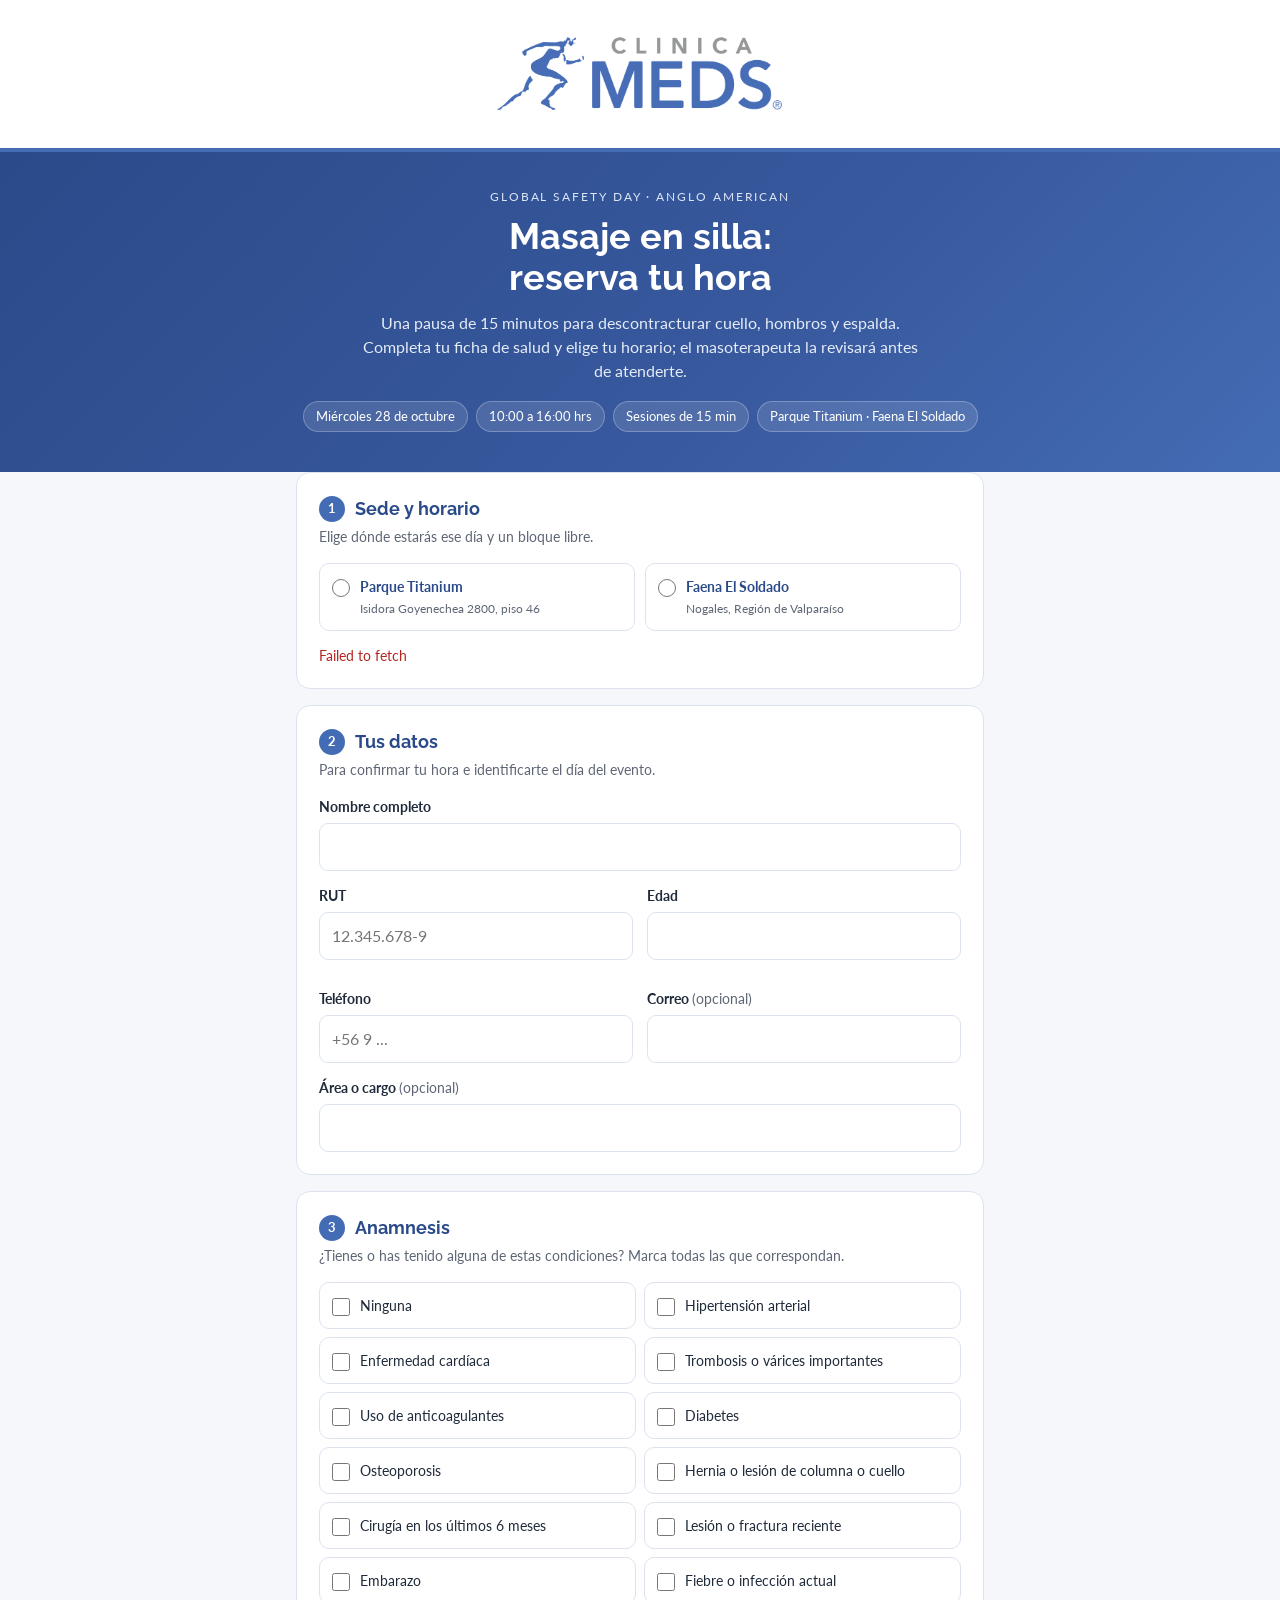
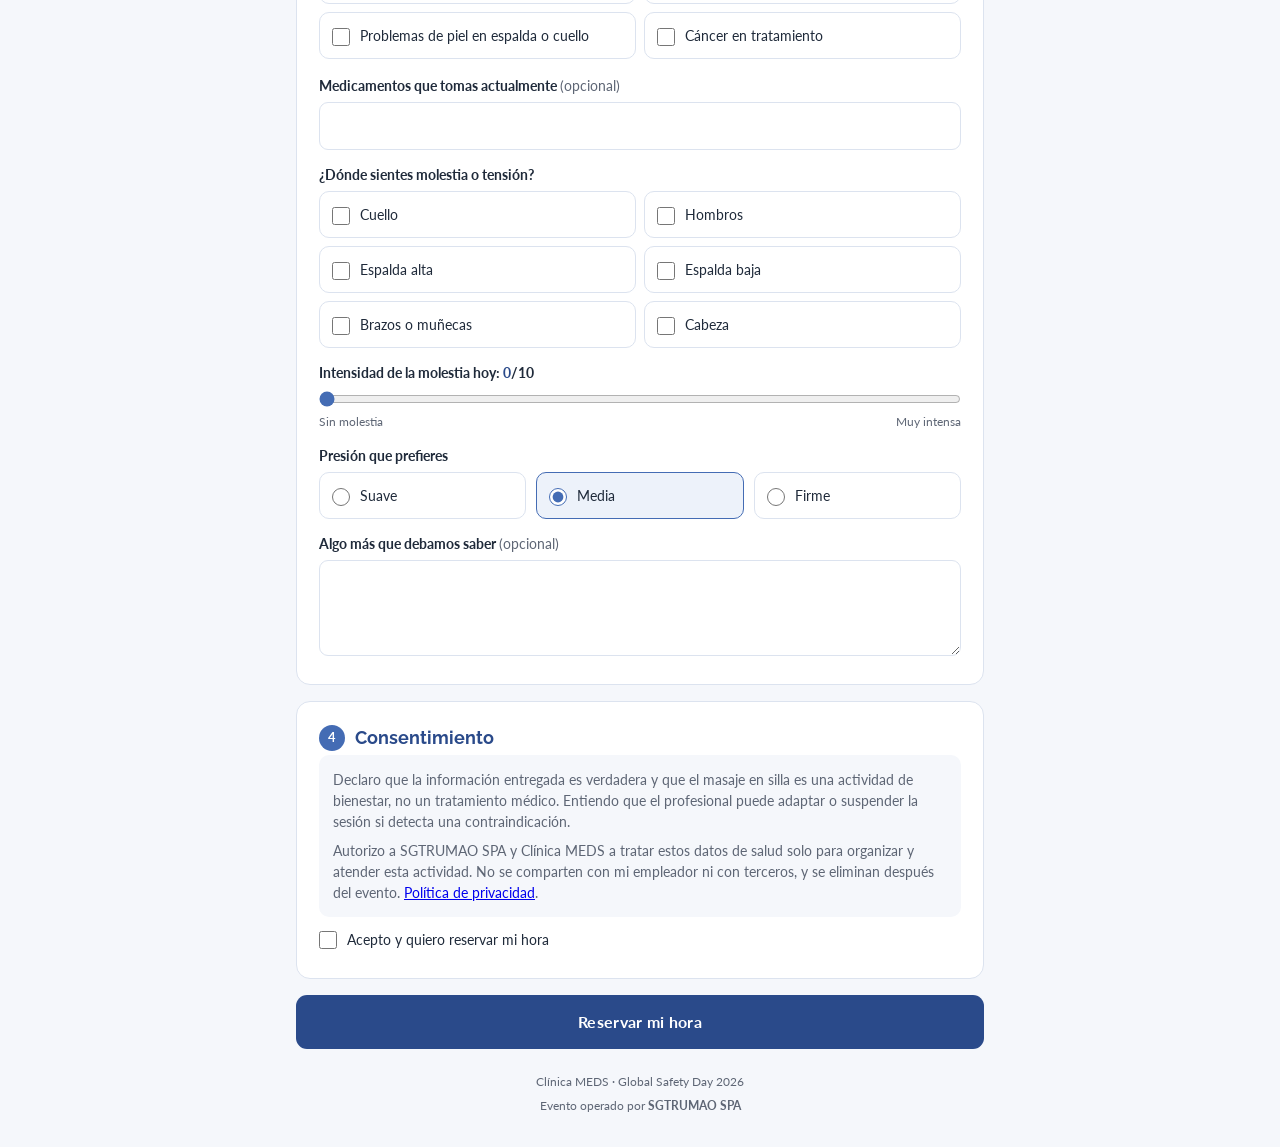
==== commit f2125a1b: "feat: pie 'Evento operado por SGTRUMAO SPA' en /masajes-anglo Co-Authored-By: Claude Opus 5.5 <norep" ====
--- a/masajes-anglo/index.html
+++ b/masajes-anglo/index.html
@@ -69,6 +69,9 @@
 .ok h2{justify-content:center;font-size:22px}
 .resumen{display:inline-block;text-align:left;background:var(--fondo);border-radius:10px;padding:14px 18px;margin:16px 0;font-size:15px}
 footer{text-align:center;color:var(--suave);font-size:12px;padding:0 16px 32px}
+.operado{display:inline-block;margin-top:6px}
+.operado a{color:var(--suave);font-weight:700;text-decoration:none}
+.operado a:hover{text-decoration:underline}
 .hidden{display:none}
 
 </style>
@@ -186,7 +189,7 @@
 </div>
 </main>
 
-<footer>Clínica MEDS · SGTRUMAO SPA · Global Safety Day 2026</footer>
+<footer>Clínica MEDS · Global Safety Day 2026<br><span class="operado">Evento operado por <a href="https://www.sgtrumao.cl" target="_blank" rel="noopener">SGTRUMAO SPA</a></span></footer>
 
 <script>
 const SB_URL = 'https://dnlvzwrujosuckdzmffx.supabase.co';
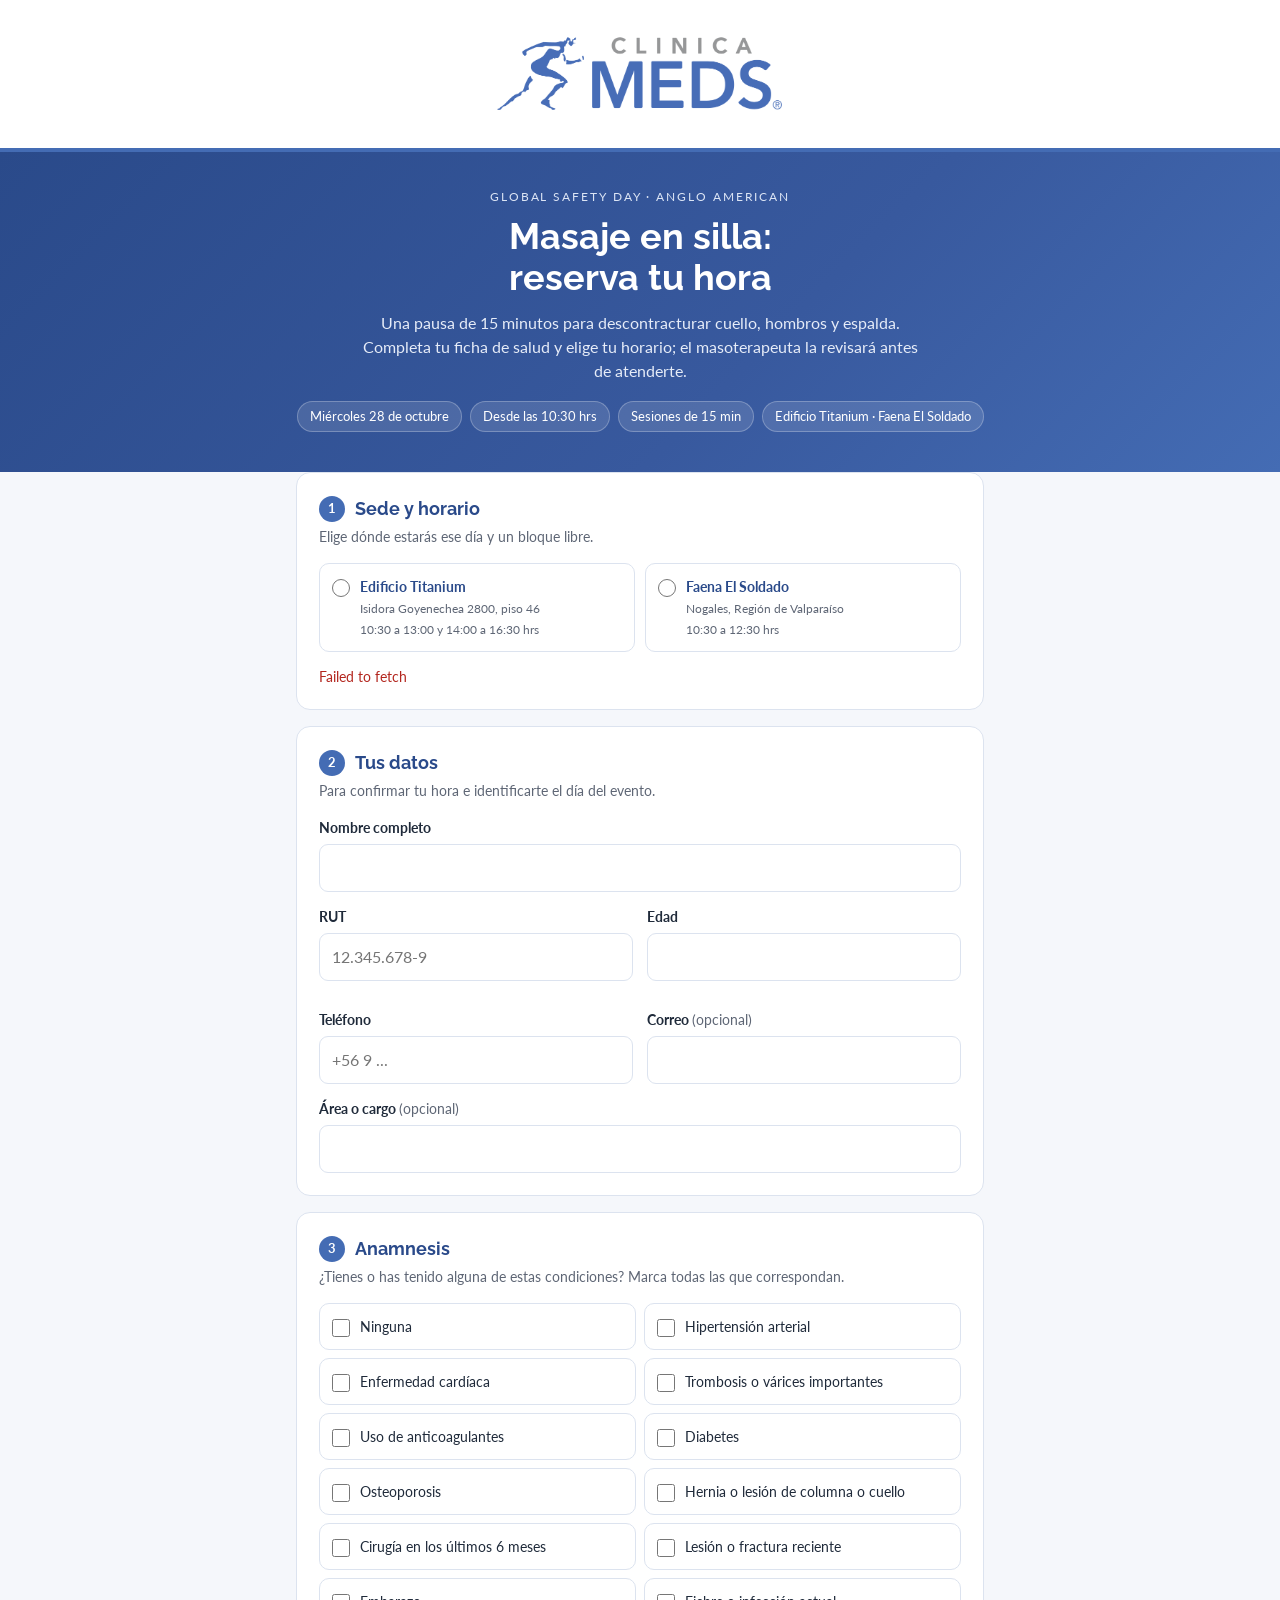
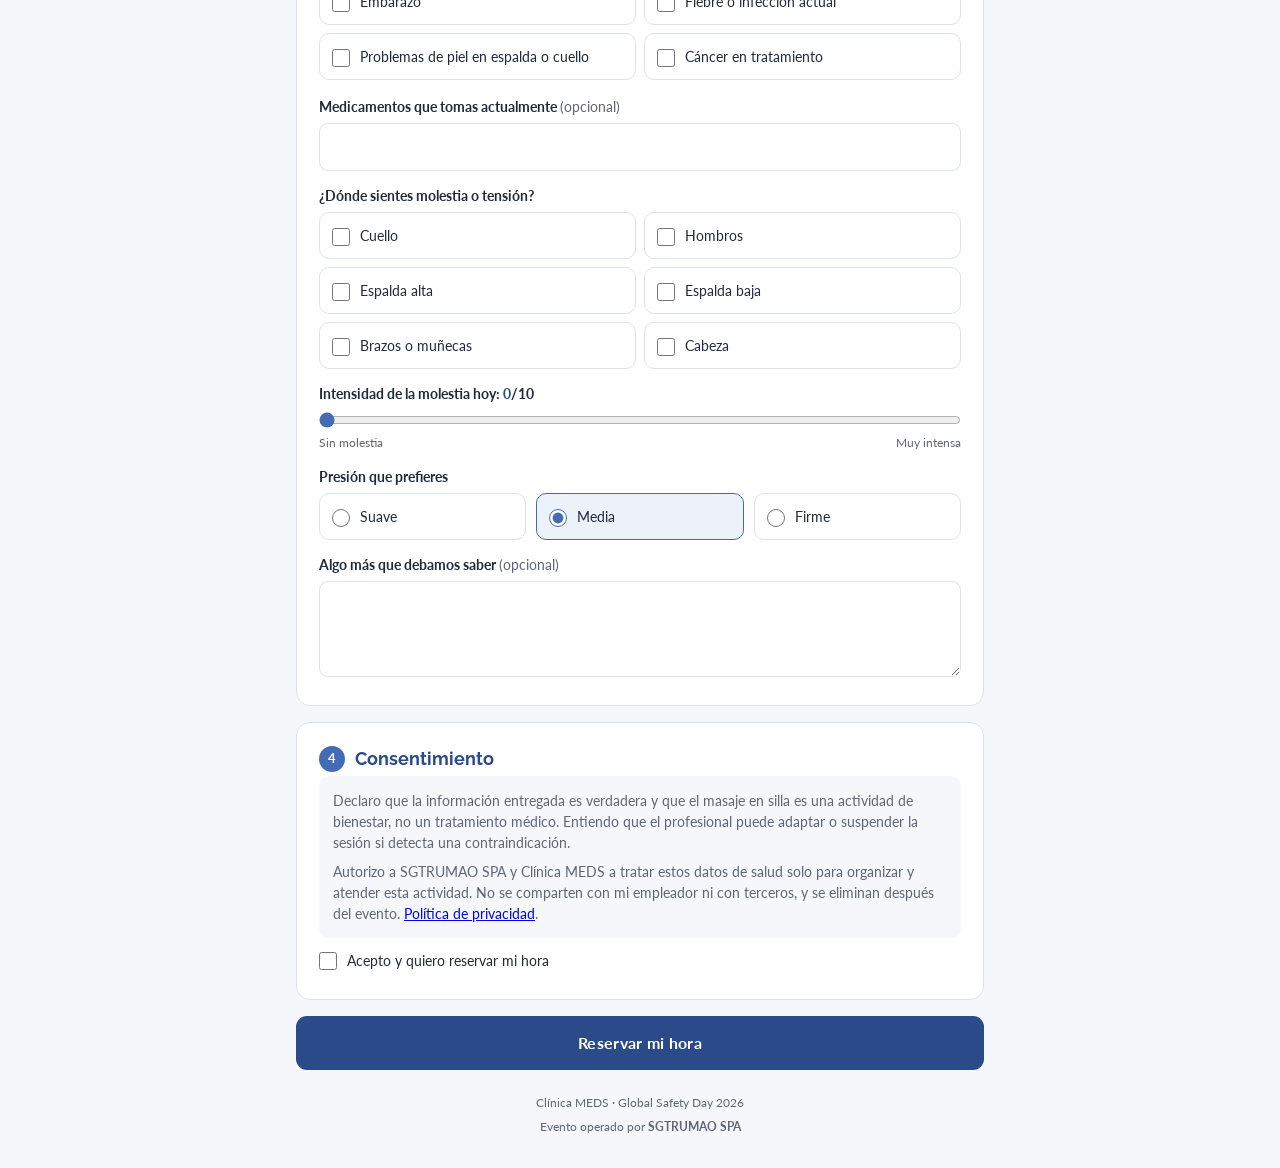
==== commit 7bb2ee8c: "fix: Edificio Titanium y nuevos horarios por sede en /masajes-anglo Co-Authored-By: Claude Opus 5.5 " ====
--- a/masajes-anglo/index.html
+++ b/masajes-anglo/index.html
@@ -88,7 +88,7 @@
     <div class="kicker">Global Safety Day · Anglo American</div>
     <h1>Masaje en silla:<br>reserva tu hora</h1>
     <p>Una pausa de 15 minutos para descontracturar cuello, hombros y espalda. Completa tu ficha de salud y elige tu horario; el masoterapeuta la revisará antes de atenderte.</p>
-    <div class="chips"><span class="chip">Miércoles 28 de octubre</span><span class="chip">10:00 a 16:00 hrs</span><span class="chip">Sesiones de 15 min</span><span class="chip">Parque Titanium · Faena El Soldado</span></div>
+    <div class="chips"><span class="chip">Miércoles 28 de octubre</span><span class="chip">Desde las 10:30 hrs</span><span class="chip">Sesiones de 15 min</span><span class="chip">Edificio Titanium · Faena El Soldado</span></div>
   </div>
 </section>
 
@@ -99,8 +99,8 @@
     <h2><span class="num">1</span>Sede y horario</h2>
     <p class="sub">Elige dónde estarás ese día y un bloque libre.</p>
     <div class="seg f" id="sedes">
-      <label><input type="radio" name="sede" value="Parque Titanium" required><span><b>Parque Titanium</b><small>Isidora Goyenechea 2800, piso 46</small></span></label>
-      <label><input type="radio" name="sede" value="Faena El Soldado"><span><b>Faena El Soldado</b><small>Nogales, Región de Valparaíso</small></span></label>
+      <label><input type="radio" name="sede" value="Edificio Titanium" required><span><b>Edificio Titanium</b><small>Isidora Goyenechea 2800, piso 46<br>10:30 a 13:00 y 14:00 a 16:30 hrs</small></span></label>
+      <label><input type="radio" name="sede" value="Faena El Soldado"><span><b>Faena El Soldado</b><small>Nogales, Región de Valparaíso<br>10:30 a 12:30 hrs</small></span></label>
     </div>
     <div id="slotsBox"><p class="muted">Selecciona una sede para ver los horarios disponibles.</p></div>
   </div>
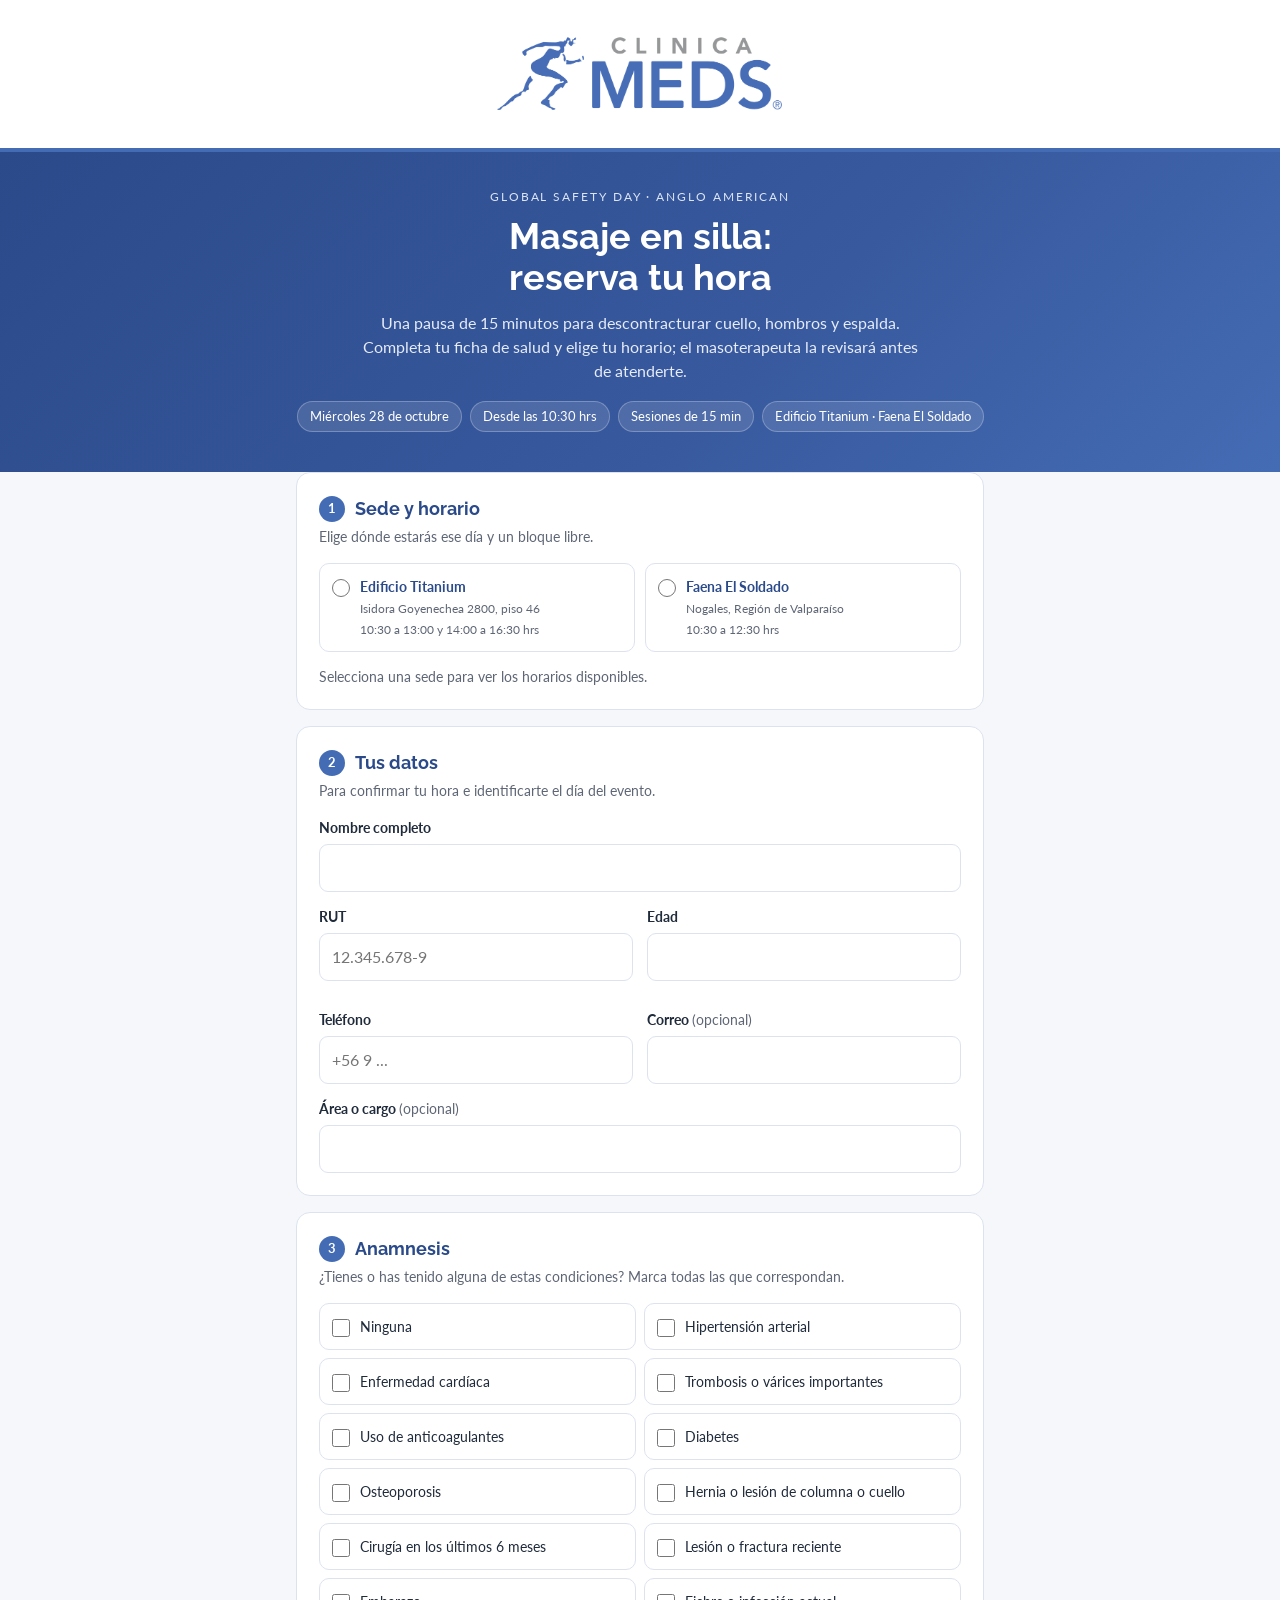
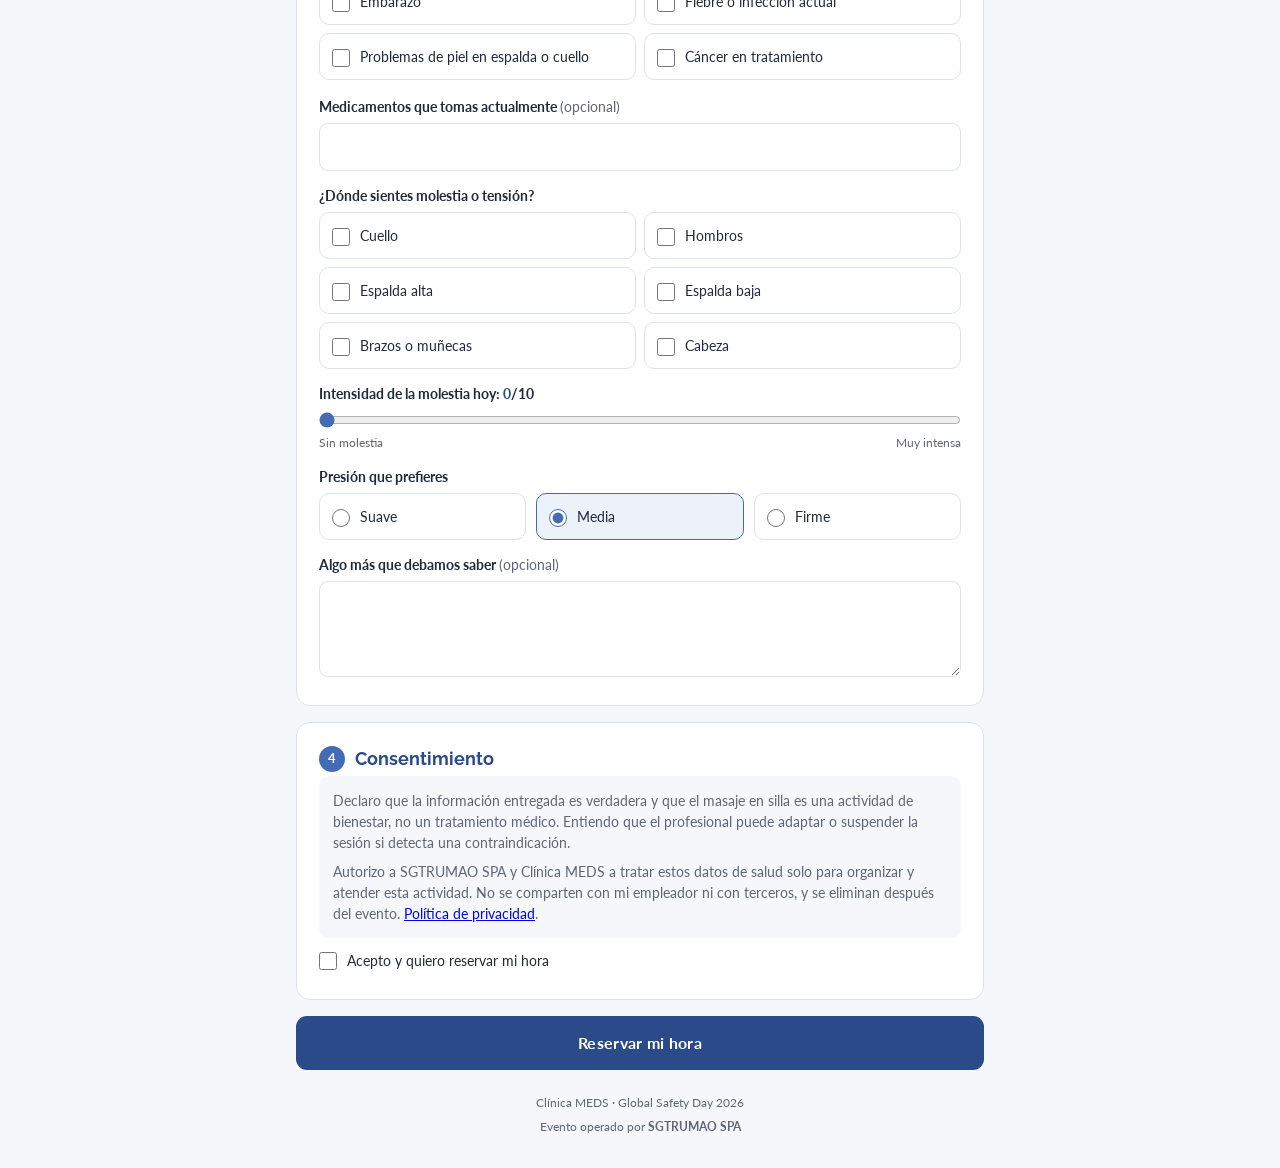
==== commit 516907e5: "fix(masajes-anglo): reintentos automáticos, botón Reintentar y mensajes claros - Llamadas a Supabase" ====
--- a/masajes-anglo/index.html
+++ b/masajes-anglo/index.html
@@ -194,10 +194,22 @@
 <script>
 const SB_URL = 'https://dnlvzwrujosuckdzmffx.supabase.co';
 const SB_KEY = 'sb_publishable_fv9R8pVxgaHyxABGebYXOQ_aw_3f6RZ';
-const rpc = async (fn, body) => {
-  const r = await fetch(`${SB_URL}/rest/v1/rpc/${fn}`, {method:'POST', headers:{apikey:SB_KEY, 'Content-Type':'application/json'}, body:JSON.stringify(body||{})});
-  if (!r.ok) throw new Error('No pudimos conectar. Revisa tu conexión e inténtalo de nuevo.');
-  return r.json();
+const espera = ms => new Promise(r => setTimeout(r, ms));
+// Llamada con tiempo límite y reintentos automáticos (red móvil inestable, caídas momentáneas)
+const rpc = async (fn, body, intentos = 4) => {
+  let ultimo;
+  for (let i = 0; i < intentos; i++) {
+    const ctl = new AbortController(), t = setTimeout(() => ctl.abort(), 12000);
+    try {
+      const r = await fetch(`${SB_URL}/rest/v1/rpc/${fn}`, {method:'POST', headers:{apikey:SB_KEY, 'Content-Type':'application/json'}, body:JSON.stringify(body||{}), signal:ctl.signal, cache:'no-store'});
+      if (r.ok) return await r.json();
+      ultimo = new Error('El sistema de reservas no respondió.');
+      if (r.status < 500 && r.status !== 408 && r.status !== 429) break;
+    } catch (e) { ultimo = e; }
+    finally { clearTimeout(t); }
+    if (i < intentos - 1) await espera(800 * 2 ** i);
+  }
+  throw new Error(navigator.onLine === false ? 'Sin conexión a internet. Revisa tu señal e inténtalo de nuevo.' : 'No pudimos conectar con el sistema de reservas. Inténtalo de nuevo en unos segundos.');
 };
 
 let dispo = [], hora = null;
@@ -206,7 +218,7 @@
 
 async function cargar() {
   try { dispo = await rpc('masajes_anglo_disponibilidad'); pintar(); }
-  catch(e) { $('slotsBox').innerHTML = `<p class="err">${e.message}</p>`; }
+  catch(e) { $('slotsBox').innerHTML = `<p class="err">${e.message}</p><button type="button" class="slot" id="reintentar" style="width:100%;margin-top:8px"><b>Reintentar</b></button>`; }
 }
 function pintar() {
   const s = sedeSel(); if (!s) return;
@@ -216,10 +228,12 @@
     return `<button type="button" class="slot${hora===h?' sel':''}" data-h="${h}" ${libres<=0?'disabled':''}><b>${h}</b><small>${libres<=0?'Lleno':libres+(libres===1?' cupo':' cupos')}</small></button>`;
   }).join('');
   const am = lista.filter(d => d.hora < '13:00'), pm = lista.filter(d => d.hora >= '13:00');
-  $('slotsBox').innerHTML = `<div class="slot-group">Mañana</div><div class="slots">${html(am)}</div><div class="slot-group">Tarde</div><div class="slots">${html(pm)}</div>`;
+  const grupo = (t, g) => g.length ? `<div class="slot-group">${t}</div><div class="slots">${html(g)}</div>` : '';
+  $('slotsBox').innerHTML = grupo('Mañana', am) + grupo('Tarde', pm);
 }
 $('sedes').addEventListener('change', () => { hora = null; pintar(); });
 $('slotsBox').addEventListener('click', e => {
+  if (e.target.closest('#reintentar')) { $('slotsBox').innerHTML = '<p class="muted">Cargando horarios…</p>'; cargar(); return; }
   const b = e.target.closest('.slot'); if (!b || b.disabled) return;
   hora = b.dataset.h; pintar();
 });
@@ -247,7 +261,7 @@
   if (!hora) return falta('Elige un horario.');
   if (v('nombre').length < 3) return falta('Ingresa tu nombre completo.', $('nombre'));
   if (!rutValido(v('rut'))) return falta('Revisa tu RUT.', $('rut'));
-  if (!v('edad')) return falta('Ingresa tu edad.', $('edad'));
+  if (!/^\d{1,3}$/.test(v('edad')) || +v('edad') < 16 || +v('edad') > 99) return falta('Ingresa tu edad (entre 16 y 99).', $('edad'));
   if (v('telefono').replace(/\D/g,'').length < 8) return falta('Ingresa un teléfono válido.', $('telefono'));
   if (!conds().length) return falta('Marca tus condiciones de salud (o "Ninguna").');
   if (!$('consentimiento').checked) return falta('Debes aceptar el consentimiento.');
@@ -263,7 +277,8 @@
   try {
     const r = await rpc('masajes_anglo_inscribir', {p: payload});
     if (!r.ok) { falta(r.error); if (/horario/.test(r.error)) { hora = null; cargar(); } return; }
-    $('resumen').innerHTML = `<b>${payload.nombre}</b><br>${r.sede}<br>Miércoles 28 de octubre · <b>${r.hora} hrs</b>`;
+    const esc = t => String(t).replace(/[&<>"']/g, c => ({'&':'&amp;','<':'&lt;','>':'&gt;','"':'&quot;',"'":'&#39;'}[c]));
+    $('resumen').innerHTML = (r.ya_inscrito ? '<span class="muted">Este RUT ya tenía una hora reservada:</span><br>' : '') + `<b>${esc(payload.nombre)}</b><br>${esc(r.sede)}<br>Miércoles 28 de octubre · <b>${esc(r.hora)} hrs</b>`;
     f.classList.add('hidden'); $('ok').classList.remove('hidden'); window.scrollTo({top:0, behavior:'smooth'});
   } catch(err) { falta(err.message); }
   finally { $('enviar').disabled = false; $('enviar').textContent = 'Reservar mi hora'; }
